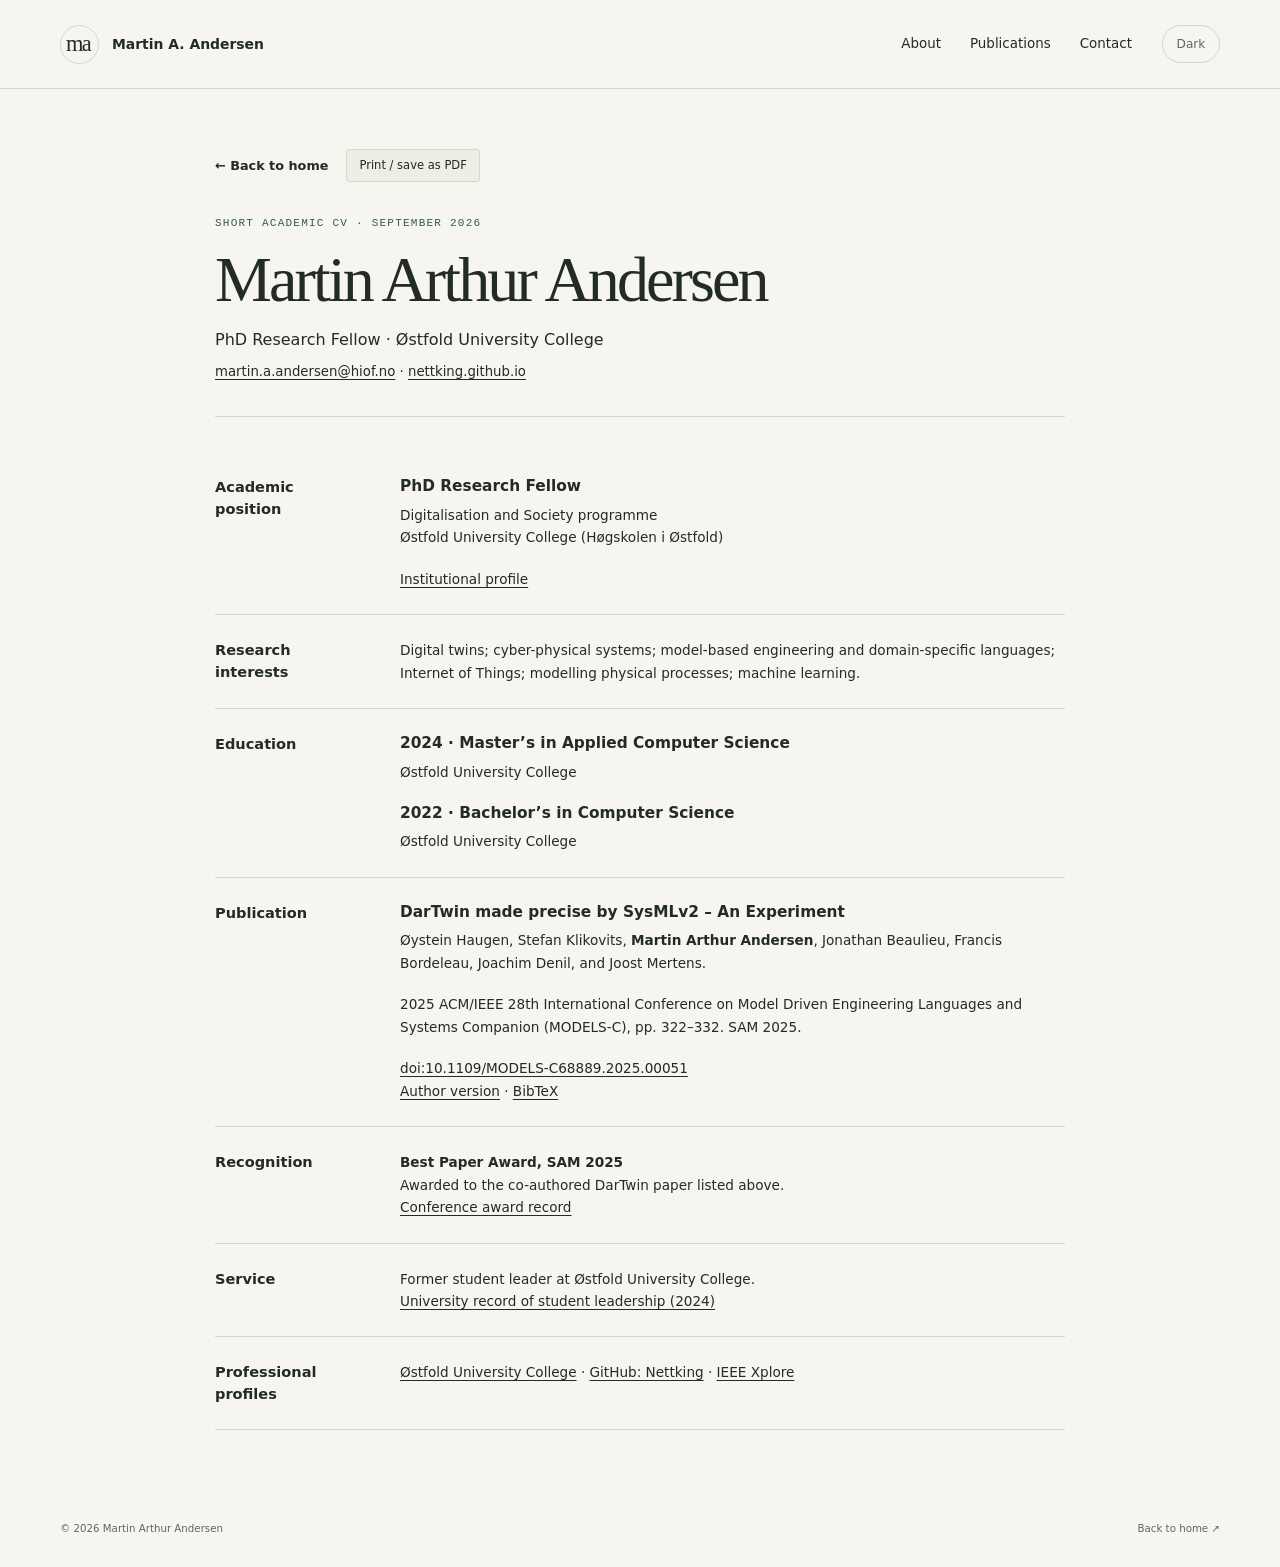
==== cv.html @ 7607afc4 "Build personal academic website with verified published research" ====
<!doctype html>
<html lang="en">
<head>
  <meta charset="utf-8">
  <meta name="viewport" content="width=device-width, initial-scale=1">
  <meta name="description" content="Short academic CV of Martin Arthur Andersen, PhD Research Fellow at Østfold University College. Education, published research, and service.">
  <meta name="color-scheme" content="light dark">
  <title>Short CV | Martin Arthur Andersen</title>
  <link rel="canonical" href="https://nettking.github.io/cv.html">
  <link rel="icon" href="assets/favicon.svg" type="image/svg+xml">
  <link rel="stylesheet" href="assets/style.css">
  <script src="assets/site.js" defer></script>
</head>
<body>
  <a class="skip-link" href="#main">Skip to content</a>
  <header class="site-header"><div class="container header-inner"><a class="wordmark" href="./" aria-label="Martin Arthur Andersen, home"><span class="monogram" aria-hidden="true">ma</span><span>Martin A. Andersen</span></a><nav aria-label="Main navigation"><a href="./#about">About</a><a href="./#publications">Publications</a><a href="./#contact">Contact</a></nav><button class="theme-toggle" type="button" aria-label="Dark theme" aria-pressed="false" hidden>Dark</button></div></header>
  <main class="container cv-main" id="main">
    <div class="cv-tools"><a class="text-link" href="./">← Back to home</a><button class="copy-button" type="button" data-print hidden>Print / save as PDF</button></div>
    <div class="cv-header"><p class="eyebrow">Short academic CV · September 2026</p><h1>Martin Arthur Andersen</h1><p>PhD Research Fellow · Østfold University College</p><p class="contact-line"><a href="mailto:martin.a.andersen@hiof.no">martin.a.andersen@hiof.no</a> · <a href="https://nettking.github.io/">nettking.github.io</a></p></div>
    <section class="cv-section" aria-labelledby="position-title"><h2 id="position-title">Academic position</h2><div><h3>PhD Research Fellow</h3><p>Digitalisation and Society programme<br>Østfold University College (<span lang="nb">Høgskolen i Østfold</span>)</p><p><a href="https://www.hiof.no/iio/english/people/aca/martiaan/">Institutional profile</a></p></div></section>
    <section class="cv-section" aria-labelledby="interests-title"><h2 id="interests-title">Research interests</h2><p>Digital twins; cyber-physical systems; model-based engineering and domain-specific languages; Internet of Things; modelling physical processes; machine learning.</p></section>
    <section class="cv-section" aria-labelledby="education-title"><h2 id="education-title">Education</h2><div><div class="cv-item"><h3>2024 · Master’s in Applied Computer Science</h3><p>Østfold University College</p></div><div class="cv-item"><h3>2022 · Bachelor’s in Computer Science</h3><p>Østfold University College</p></div></div></section>
    <section class="cv-section" aria-labelledby="publication-title"><h2 id="publication-title">Publication</h2><article data-publication-id="haugen2025dartwin"><h3>DarTwin made precise by SysMLv2 – An Experiment</h3><p>Øystein Haugen, Stefan Klikovits, <strong>Martin Arthur Andersen</strong>, Jonathan Beaulieu, Francis Bordeleau, Joachim Denil, and Joost Mertens.</p><p>2025 ACM/IEEE 28th International Conference on Model Driven Engineering Languages and Systems Companion (MODELS-C), pp. 322–332. SAM 2025.</p><p><a href="https://doi.org/10.1109/MODELS-C68889.2025.00051">doi:10.1109/MODELS-C68889.2025.00051</a><br><a href="https://arxiv.org/abs/2510.12478">Author version</a> · <a href="assets/publications.bib" download>BibTeX</a></p></article></section>
    <section class="cv-section" aria-labelledby="recognition-title"><h2 id="recognition-title">Recognition</h2><p><strong>Best Paper Award, SAM 2025</strong><br>Awarded to the co-authored DarTwin paper listed above.<br><a href="https://sdl-forum.org/Events/SAM2025/papers.php">Conference award record</a></p></section>
    <section class="cv-section" aria-labelledby="service-title"><h2 id="service-title">Service</h2><p>Former student leader at Østfold University College.<br><a href="https://www.hiof.no/english/studies/exchange-students/events/Fall%202024%20Information%20Meeting">University record of student leadership (2024)</a></p></section>
    <section class="cv-section" aria-labelledby="profiles-title"><h2 id="profiles-title">Professional profiles</h2><p><a href="https://www.hiof.no/iio/english/people/aca/martiaan/">Østfold University College</a> · <a href="https://github.com/Nettking">GitHub: Nettking</a> · <a href="https://ieeexplore.ieee.org/author/555106484345903">IEEE Xplore</a></p></section>
  </main>
  <footer class="container site-footer"><p>© 2026 Martin Arthur Andersen</p><a href="./">Back to home ↗</a></footer>
</body>
</html>
---- assets/style.css ----
:root{--bg:#f6f5ef;--surface:#eeeee5;--paper:#fffef8;--ink:#222b25;--muted:#5f675f;--line:#d5d8cc;--accent:#315f43;--dark:#223e30;--light:#edf2df;--lime:#cbdda6;--badge-bg:#e6ecd7;--badge-ink:#38512c;--serif:Georgia,'Times New Roman',serif;--sans:system-ui,-apple-system,BlinkMacSystemFont,'Segoe UI',sans-serif;--mono:ui-monospace,SFMono-Regular,Consolas,monospace;color-scheme:light}
:root[data-theme="dark"]{--bg:#19221d;--surface:#202b24;--paper:#263329;--ink:#ecf0e3;--muted:#b7c2b3;--line:#405045;--accent:#b5d19c;--dark:#172e23;--badge-bg:#35482c;--badge-ink:#e2efcf;color-scheme:dark}
@media(prefers-color-scheme:dark){:root:not([data-theme="light"]){--bg:#19221d;--surface:#202b24;--paper:#263329;--ink:#ecf0e3;--muted:#b7c2b3;--line:#405045;--accent:#b5d19c;--dark:#172e23;--badge-bg:#35482c;--badge-ink:#e2efcf;color-scheme:dark}}
*{box-sizing:border-box}html{scroll-behavior:smooth;scroll-padding-top:7rem}body{margin:0;background:var(--bg);color:var(--ink);font-family:var(--sans);font-size:16px;line-height:1.65;-webkit-font-smoothing:antialiased}a{color:inherit;text-underline-offset:.22em;text-decoration-thickness:1px}a:hover{color:var(--accent)}button{font:inherit;cursor:pointer}button[hidden]{display:none!important}a,button,summary{-webkit-tap-highlight-color:transparent}a:focus-visible,button:focus-visible,summary:focus-visible{outline:3px solid var(--accent);outline-offset:5px;border-radius:2px}::selection{background:var(--lime);color:#223e30}h1,h2,h3,p{margin-top:0}h1,h2{font-family:var(--serif);font-weight:400;letter-spacing:-.045em}h2{font-size:clamp(2.4rem,4vw,3.5rem);line-height:1.12;margin-bottom:1.4rem}h3{font-size:1.13rem;line-height:1.4;font-weight:600}p{margin-bottom:1.2rem}svg{display:block}.container{width:min(1160px,calc(100% - 96px));margin-inline:auto}.skip-link{position:absolute;left:16px;top:-100px;z-index:20;padding:12px 20px;background:var(--paper)}.skip-link:focus{top:12px}.site-header{position:sticky;top:0;z-index:10;background:var(--bg);border-bottom:1px solid var(--line)}.header-inner{display:flex;align-items:center;gap:30px;min-height:88px}.wordmark{display:flex;align-items:center;gap:13px;font-size:.87rem;font-weight:600;text-decoration:none;white-space:nowrap}.monogram{display:grid;place-items:center;width:39px;height:39px;border:1px solid var(--line);border-radius:50%;font-family:var(--serif);font-size:1.4rem;font-weight:400;letter-spacing:-.08em;padding-right:3px}nav{display:flex;align-items:center;gap:29px;margin-left:auto;font-size:.84rem}nav a{text-decoration:none}nav a:hover{text-decoration:underline}.theme-toggle{background:none;color:var(--muted);border:1px solid var(--line);border-radius:50px;padding:6px 13px;font-size:.76rem;min-height:38px;min-width:58px}.hero{display:grid;grid-template-columns:1.6fr 1fr;gap:56px;align-items:center;padding-block:76px 68px}.hero-copy{min-width:0}.eyebrow,.micro-label{font-family:var(--mono);text-transform:uppercase;font-weight:400;font-size:.69rem;letter-spacing:.11em}.eyebrow{display:flex;align-items:center;gap:10px;color:var(--accent);margin-bottom:28px}.status-dot{width:7px;height:7px;border-radius:50%;background:var(--accent)}h1{font-size:clamp(3.6rem,6.2vw,5.8rem);line-height:1.01;margin-bottom:26px}.accent{color:var(--accent)}.hero-lead{font-size:1.16rem;line-height:1.6;letter-spacing:-.015em;margin-bottom:16px}.hero-description{color:var(--muted);max-width:430px;font-size:.94rem}.actions{display:flex;align-items:center;gap:26px;flex-wrap:wrap;margin-top:29px}.button{display:inline-flex;gap:22px;align-items:center;justify-content:center;min-height:48px;padding:11px 19px;font-size:.81rem;font-weight:600;text-decoration:none;border:1px solid transparent;border-radius:3px}.button-primary{background:var(--ink);color:var(--bg)}.button-primary:hover{background:var(--accent);color:var(--bg)}.text-link{font-size:.8rem;font-weight:600;text-decoration:none;display:inline-flex;align-items:center;gap:15px;padding-block:6px}.text-link:hover{text-decoration:underline}.hero-art{background:var(--dark);color:var(--light);height:435px;border-radius:3px;padding:25px;position:relative;overflow:hidden;background-image:linear-gradient(#d1dfb908 1px,transparent 1px),linear-gradient(90deg,#d1dfb908 1px,transparent 1px);background-size:31px 31px}.art-caption{display:flex;justify-content:space-between;font:9px var(--mono);letter-spacing:.11em;color:#cbdbbd}.orbital{height:270px;position:relative;width:100%}.orbit{position:absolute;display:block;width:155px;height:207px;left:50%;top:37px;border:1px solid #cbdda685;border-radius:50%;transform-origin:center}.orbit-one{transform:translateX(-50%) rotate(-50deg)}.orbit-two{transform:translateX(-50%) rotate(50deg)}.orbit-three{transform:translateX(-50%) rotate(90deg);border-color:#cbdda6cc}.orbit-center{position:absolute;width:12px;height:12px;left:calc(50% - 6px);top:134px;border-radius:50%;background:var(--lime);box-shadow:0 0 0 7px #cbdda617}.art-bottom{display:flex;align-items:flex-end;justify-content:space-between}.art-bottom p{font:1.75rem/1.08 var(--serif);letter-spacing:-.025em;margin:0;text-align:right}.art-cross{font:24px var(--mono);color:var(--lime)}.affiliation-strip{display:grid;grid-template-columns:1.1fr 1fr 1fr;border-top:1px solid var(--line);border-bottom:1px solid var(--line);padding-block:23px;gap:30px}.affiliation-strip>div{display:flex;flex-direction:column;gap:5px;font-size:.82rem}.micro-label{color:var(--muted);font-size:.61rem}.section{display:grid;grid-template-columns:1fr 1.22fr;column-gap:86px;padding-block:91px}.section-intro .eyebrow{margin-bottom:22px}.about-copy{font-size:.97rem;padding-top:38px}.about-copy p{color:var(--muted)}.about-copy a:not(.text-link){color:var(--ink)}.interest-grid{grid-column:1/-1;display:grid;grid-template-columns:repeat(3,1fr);gap:35px;margin-top:40px}.interest{border-top:1px solid var(--line);padding-top:22px}.interest-number{font:11px var(--mono);color:var(--accent)}.interest h3{margin:18px 0 9px}.interest p{font-size:.86rem;line-height:1.7;color:var(--muted);max-width:295px;margin-bottom:0}.publication-section{background:var(--surface);padding-block:78px}.section-heading{display:flex;justify-content:space-between;align-items:flex-end;gap:20px;margin-bottom:34px}.section-heading h2{margin-bottom:0}.section-heading .eyebrow{margin-bottom:20px}.section-heading .text-link{white-space:nowrap}.publication{background:var(--paper);border:1px solid var(--line);border-radius:3px;padding:40px;display:grid;grid-template-columns:132px 1fr;gap:28px}.publication-side{display:flex;flex-direction:column;gap:7px;padding-top:4px}.publication-year{font:2.5rem/1 var(--serif);letter-spacing:-.045em}.publication-side .micro-label{font-size:.57rem}.publication-content{min-width:0}.award-badge{display:inline-flex;align-items:center;gap:9px;padding:6px 10px;border-radius:2px;background:var(--badge-bg);color:var(--badge-ink);font-size:.64rem;font-weight:600;letter-spacing:.015em;text-decoration:none;line-height:1.5;margin-bottom:20px}.publication h3{font-family:var(--serif);font-size:clamp(1.6rem,2.8vw,2.05rem);font-weight:400;letter-spacing:-.02em;line-height:1.22;margin-bottom:16px;max-width:660px}.authors{font-size:.78rem;line-height:1.9;color:var(--muted);margin-bottom:12px}.authors strong{color:var(--ink);font-weight:600}.publication-venue{font-family:var(--mono);font-size:.63rem;color:var(--muted);line-height:1.8;margin-bottom:18px}.publication-summary{font-size:.86rem;color:var(--muted);line-height:1.8}.publication-links{display:flex;gap:12px 25px;flex-wrap:wrap;margin-top:24px}.publication-links a{font-size:.74rem;font-weight:600;display:inline-flex;align-items:center;gap:8px;text-decoration:none;padding-block:6px}.publication-links a:hover{text-decoration:underline}.citation{font-size:.76rem;margin-top:23px;border-top:1px solid var(--line);padding-top:13px}.citation summary{cursor:pointer;color:var(--muted);width:fit-content;min-height:28px}.citation p{padding-top:15px;overflow-wrap:anywhere}.copy-button{font-size:.72rem;border:1px solid var(--line);border-radius:3px;padding:6px 12px;background:var(--surface);color:var(--ink)}.copy-status{display:inline-block;margin-left:12px;font-size:.72rem}.background-section{padding-block:92px}.timeline{list-style:none;padding:0;margin:0}.timeline li{display:grid;grid-template-columns:73px 1fr;gap:20px;padding-block:22px;border-bottom:1px solid var(--line)}.timeline li:first-child{padding-top:7px}.timeline-date{font:11px var(--mono);color:var(--accent);padding-top:6px}.timeline h3{font-size:.94rem;margin-bottom:5px}.timeline p{font-size:.81rem;margin-bottom:1px}.muted{color:var(--muted)}.community{padding-top:30px}.community .micro-label{margin-bottom:10px}.community h3{font-size:1rem;margin-bottom:8px}.community>p:not(.micro-label){font-size:.86rem;color:var(--muted);margin-bottom:9px}.contact-section{display:grid;grid-template-columns:1.5fr 1fr;gap:50px;background:var(--dark);color:var(--light);padding:47px;border-radius:3px}.contact-section .eyebrow{color:var(--lime);margin-bottom:20px}.contact-section h2{font-size:clamp(2.4rem,4vw,3.4rem);margin-bottom:20px}.contact-section p:not(.eyebrow){color:#c0cdb9;font-size:.85rem;line-height:1.8}.contact-email{font-size:clamp(.95rem,1.6vw,1.17rem);text-underline-offset:7px;overflow-wrap:anywhere}.contact-email span{display:inline-block;padding-left:8px}.contact-section a:hover{color:var(--lime)}.contact-section a:focus-visible{outline-color:var(--lime)}.contact-profiles{align-self:end;padding-bottom:4px;display:flex;flex-direction:column;gap:11px}.contact-profiles .micro-label{color:#b9cbb0;margin-bottom:8px}.contact-profiles a{font-size:.8rem;display:flex;justify-content:space-between;gap:15px;text-decoration:none;padding-bottom:8px;border-bottom:1px solid #cbdda638}.site-footer{display:flex;align-items:center;justify-content:space-between;gap:20px;padding-block:30px;font-size:.64rem;color:var(--muted)}.site-footer p{margin:0}.site-footer a{text-decoration:none}.cv-main{max-width:850px;padding-block:60px}.cv-header{border-bottom:1px solid var(--line);padding-bottom:25px;margin-bottom:35px}.cv-header h1{font-size:clamp(2.8rem,5vw,4rem);margin-bottom:14px}.cv-header .eyebrow{margin-bottom:16px}.cv-header p{margin-bottom:8px}.cv-header .contact-line{font-size:.83rem;overflow-wrap:anywhere}.cv-tools{display:flex;gap:18px;align-items:center;margin-bottom:32px}.cv-section{display:grid;grid-template-columns:150px 1fr;gap:35px;padding-block:24px;border-bottom:1px solid var(--line)}.cv-section h2{font-family:var(--sans);font-size:.91rem;font-weight:600;letter-spacing:0;line-height:1.5;margin:0}.cv-section h3{font-size:.96rem;margin-bottom:6px}.cv-section p{font-size:.85rem}.cv-section p:last-child{margin-bottom:0}.cv-section .cv-item+.cv-item{margin-top:20px}.cv-section .citation{padding-top:0;border:0;margin:0}.error-page{max-width:700px;min-height:75vh;padding-block:100px}.error-page h1{font-size:4rem}.error-page p{max-width:480px}
@media(min-width:1450px){.hero{padding-block:90px 80px}.hero-art{height:455px}.orbital{height:289px}}
@media(max-width:1000px){.container{width:calc(100% - 64px)}.header-inner{gap:20px}nav{gap:19px}.hero{gap:35px;grid-template-columns:1.4fr 1fr}.hero-art{height:407px;padding:20px}.orbital{height:253px}.art-bottom p{font-size:1.6rem}.section{column-gap:44px}.publication{grid-template-columns:95px 1fr;padding:30px;gap:18px}.contact-section{padding:35px;gap:35px}.wordmark>span:last-child{font-size:.8rem}}
@media(max-width:760px){.container{width:calc(100% - 40px)}.header-inner{flex-wrap:wrap;gap:12px;min-height:104px;padding-block:12px}.wordmark{order:1}.theme-toggle{order:2;margin-left:auto}nav{order:3;width:100%;justify-content:space-between;gap:12px;font-size:.76rem}.hero{grid-template-columns:1fr;gap:32px;padding-block:48px 36px}.hero-copy h1{font-size:clamp(3.45rem,11vw,5.6rem)}.hero-description{max-width:520px}.hero-art{display:none}.hero .eyebrow{margin-bottom:22px}.hero-lead{font-size:1.06rem}.affiliation-strip{grid-template-columns:1fr;gap:16px;padding-block:23px}.affiliation-strip>div{flex-direction:row;align-items:baseline;justify-content:space-between;gap:18px;font-size:.75rem}.affiliation-strip .micro-label{max-width:100px;flex-shrink:0;font-size:.56rem}.section{grid-template-columns:1fr;padding-block:56px;gap:20px}.about-copy{padding-top:0;font-size:.9rem}.interest-grid{margin-top:9px;gap:24px;grid-template-columns:1fr}.interest{position:relative;padding:18px 0 0 34px}.interest-number{position:absolute;left:0;top:23px}.interest h3{margin-top:0;font-size:1.03rem}.interest p{max-width:100%}.section-heading{align-items:flex-start;flex-direction:column;gap:12px}.section-heading .eyebrow{margin-bottom:18px}.publication-section{padding-block:52px}.publication{grid-template-columns:1fr;gap:24px;padding:24px}.publication-side{flex-direction:row;align-items:center;gap:15px}.publication-year{font-size:1.8rem}.publication h3{font-size:1.68rem}.award-badge{font-size:.6rem}.publication-links{gap:9px 19px}.background-section{gap:28px}.timeline li{grid-template-columns:61px 1fr;gap:16px}.contact-section{grid-template-columns:1fr;padding:29px;gap:32px}.contact-section h2{font-size:2.5rem}.contact-profiles{max-width:420px}.site-footer{flex-wrap:wrap;justify-content:flex-start;gap:8px 20px;padding-block:24px}.site-footer p:first-child{flex-basis:100%}.cv-main{padding-block:35px}.cv-section{grid-template-columns:1fr;gap:16px}.cv-section h2{color:var(--accent)}html{scroll-padding-top:9rem}}
@media(max-width:370px){.container{width:calc(100% - 32px)}.wordmark>span:last-child{font-size:.73rem}.hero-copy h1{font-size:3.05rem}.affiliation-strip>div{font-size:.68rem}.publication{padding:19px}.contact-section{padding:23px}.contact-email{font-size:.87rem}}
@media(prefers-reduced-motion:reduce){html{scroll-behavior:auto}}
@media print{html{scroll-padding-top:0}body{background:white!important;color:#111!important;font-size:11pt}.site-header,.site-footer,.skip-link,.cv-tools,.hero-art,.theme-toggle,.copy-button{display:none!important}.container{width:100%;max-width:none}.cv-main{padding:0}.cv-header{padding-bottom:14pt;margin-bottom:10pt}.cv-header h1{font-size:28pt}.cv-section{padding-block:13pt;gap:20pt;grid-template-columns:110pt 1fr;break-inside:avoid}.cv-section h2{color:#111!important}.cv-section p{font-size:10pt}.cv-section a{color:#111!important}.cv-header .eyebrow,.muted,.micro-label{color:#444!important}.cv-header p{font-size:10pt}.contact-section,.publication-section{background:white;color:#111}.contact-section p:not(.eyebrow),.contact-section .eyebrow{color:#111}.hero,.section{padding-block:20pt}.contact-section{break-inside:avoid}@page{margin:16mm}}
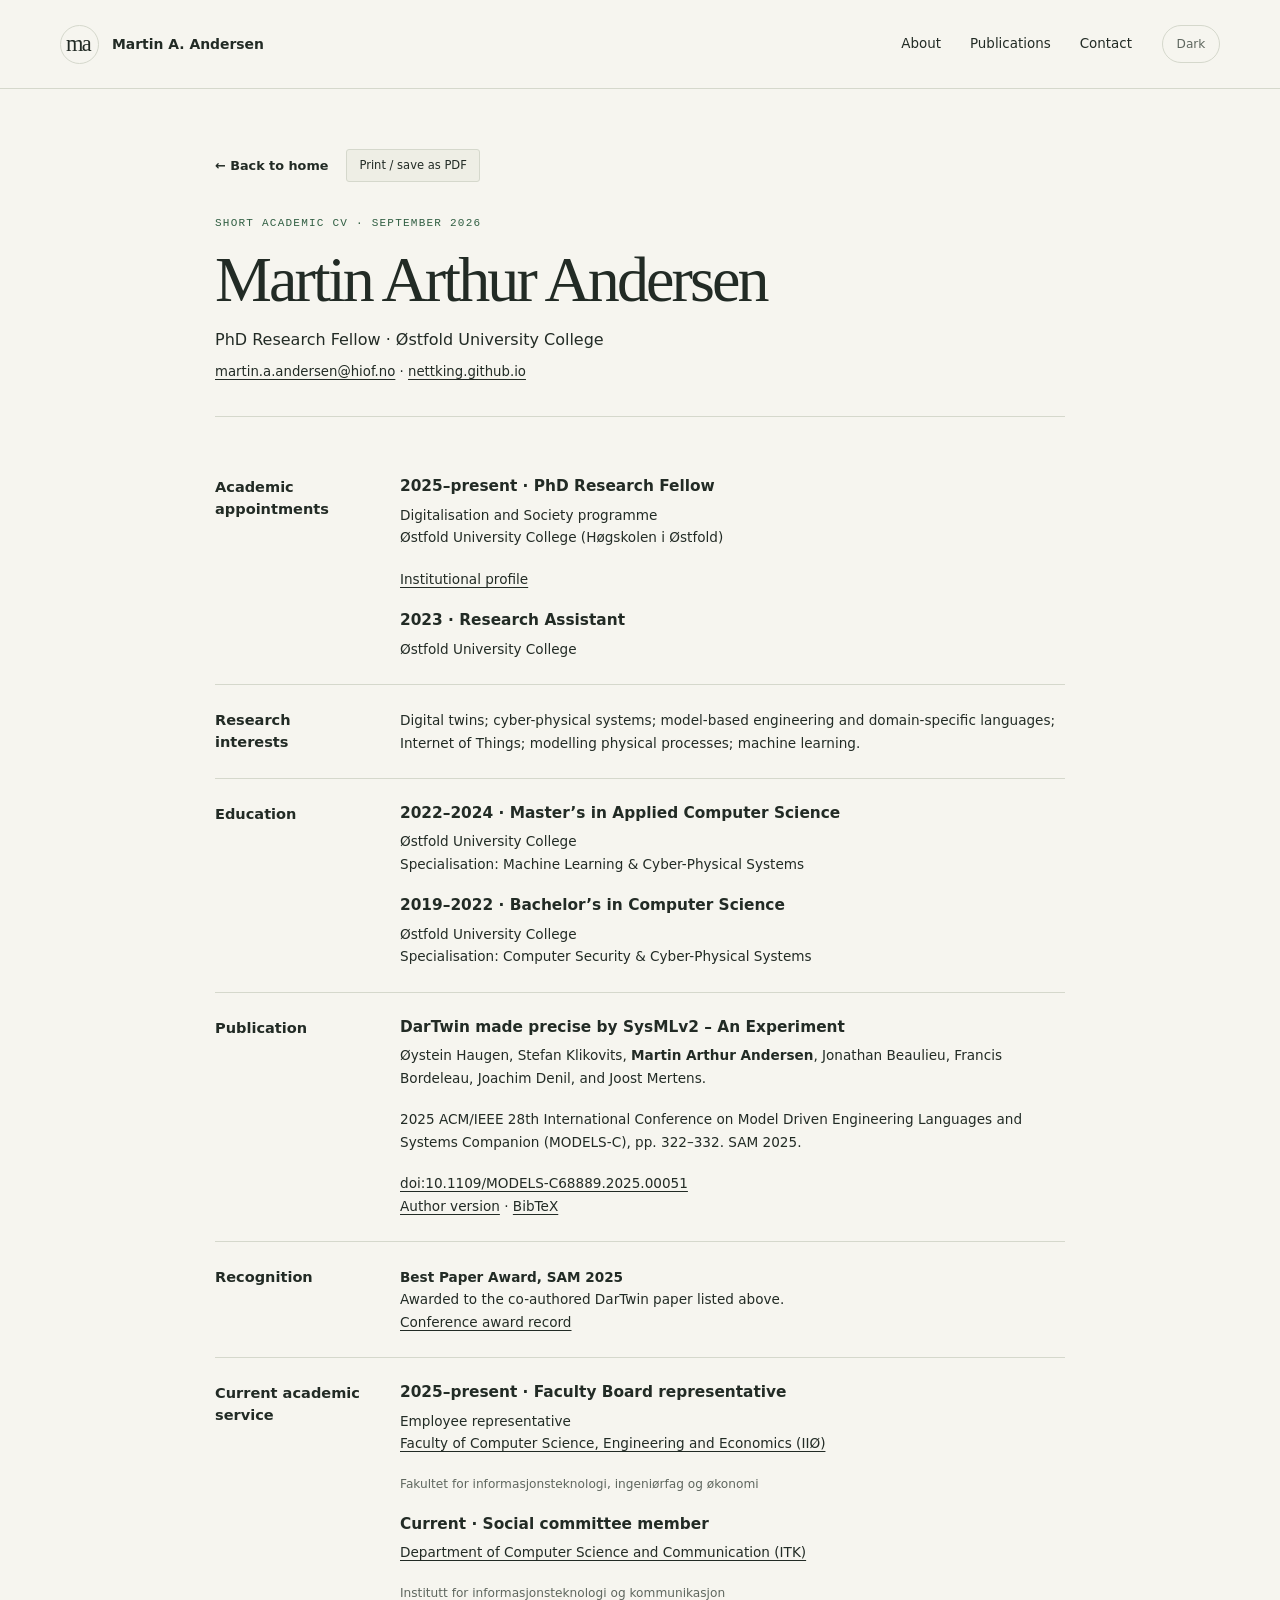
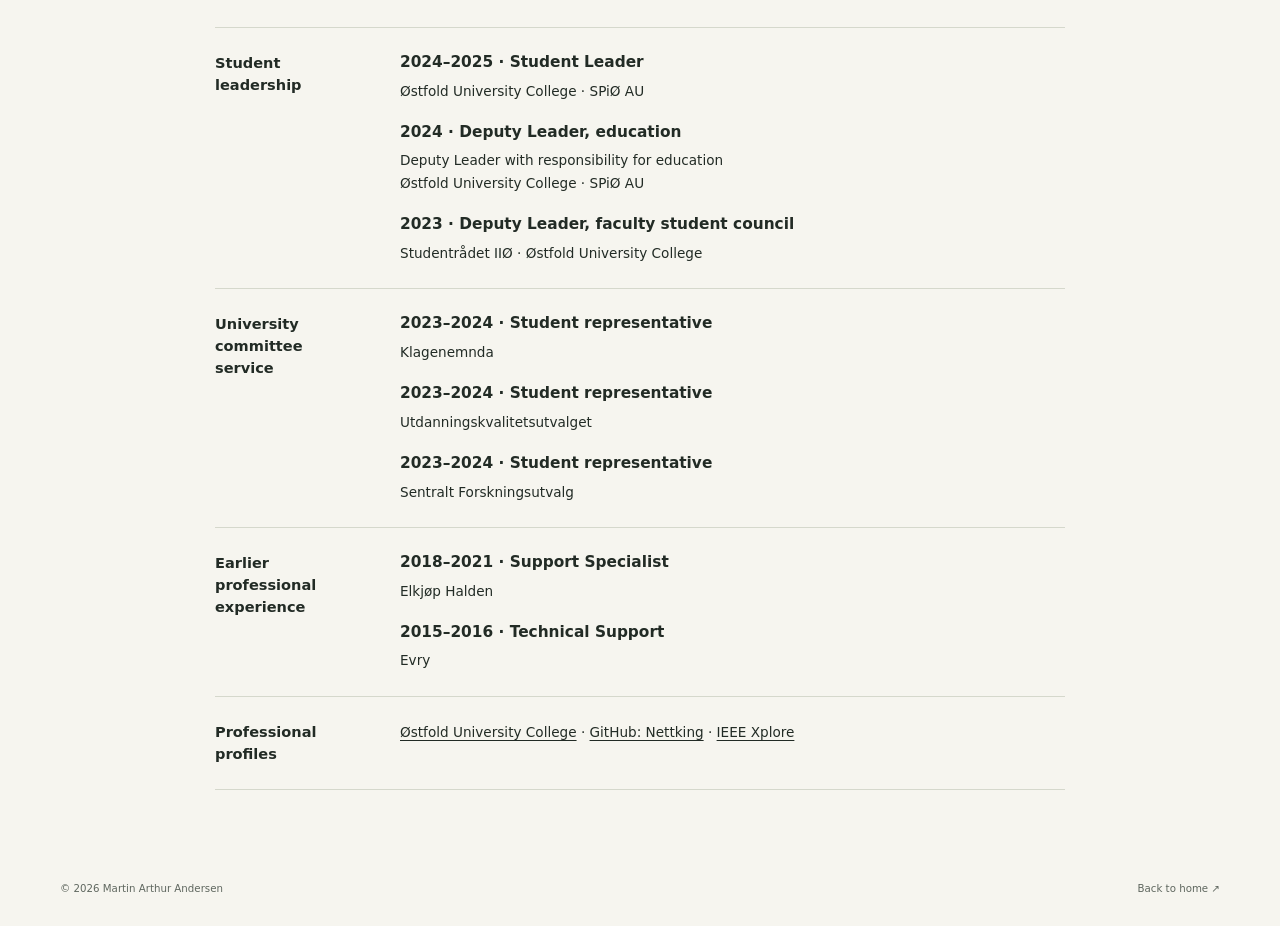
==== commit b151c824: "Expand approved professional background and current academic service" ====
--- a/cv.html
+++ b/cv.html
@@ -9,6 +9,7 @@
   <link rel="canonical" href="https://nettking.github.io/cv.html">
   <link rel="icon" href="assets/favicon.svg" type="image/svg+xml">
   <link rel="stylesheet" href="assets/style.css">
+  <link rel="stylesheet" href="assets/background.css">
   <script src="assets/site.js" defer></script>
 </head>
 <body>
@@ -17,12 +18,53 @@
   <main class="container cv-main" id="main">
     <div class="cv-tools"><a class="text-link" href="./">← Back to home</a><button class="copy-button" type="button" data-print hidden>Print / save as PDF</button></div>
     <div class="cv-header"><p class="eyebrow">Short academic CV · September 2026</p><h1>Martin Arthur Andersen</h1><p>PhD Research Fellow · Østfold University College</p><p class="contact-line"><a href="mailto:martin.a.andersen@hiof.no">martin.a.andersen@hiof.no</a> · <a href="https://nettking.github.io/">nettking.github.io</a></p></div>
-    <section class="cv-section" aria-labelledby="position-title"><h2 id="position-title">Academic position</h2><div><h3>PhD Research Fellow</h3><p>Digitalisation and Society programme<br>Østfold University College (<span lang="nb">Høgskolen i Østfold</span>)</p><p><a href="https://www.hiof.no/iio/english/people/aca/martiaan/">Institutional profile</a></p></div></section>
+    <section class="cv-section" aria-labelledby="position-title">
+      <h2 id="position-title">Academic appointments</h2>
+      <div>
+        <div class="cv-item"><h3>2025–present · PhD Research Fellow</h3><p>Digitalisation and Society programme<br>Østfold University College (<span lang="nb">Høgskolen i Østfold</span>)</p><p><a href="https://www.hiof.no/iio/english/people/aca/martiaan/">Institutional profile</a></p></div>
+        <div class="cv-item"><h3>2023 · Research Assistant</h3><p>Østfold University College</p></div>
+      </div>
+    </section>
     <section class="cv-section" aria-labelledby="interests-title"><h2 id="interests-title">Research interests</h2><p>Digital twins; cyber-physical systems; model-based engineering and domain-specific languages; Internet of Things; modelling physical processes; machine learning.</p></section>
-    <section class="cv-section" aria-labelledby="education-title"><h2 id="education-title">Education</h2><div><div class="cv-item"><h3>2024 · Master’s in Applied Computer Science</h3><p>Østfold University College</p></div><div class="cv-item"><h3>2022 · Bachelor’s in Computer Science</h3><p>Østfold University College</p></div></div></section>
+    <section class="cv-section" aria-labelledby="education-title">
+      <h2 id="education-title">Education</h2>
+      <div>
+        <div class="cv-item"><h3>2022–2024 · Master’s in Applied Computer Science</h3><p>Østfold University College<br>Specialisation: Machine Learning &amp; Cyber-Physical Systems</p></div>
+        <div class="cv-item"><h3>2019–2022 · Bachelor’s in Computer Science</h3><p>Østfold University College<br>Specialisation: Computer Security &amp; Cyber-Physical Systems</p></div>
+      </div>
+    </section>
     <section class="cv-section" aria-labelledby="publication-title"><h2 id="publication-title">Publication</h2><article data-publication-id="haugen2025dartwin"><h3>DarTwin made precise by SysMLv2 – An Experiment</h3><p>Øystein Haugen, Stefan Klikovits, <strong>Martin Arthur Andersen</strong>, Jonathan Beaulieu, Francis Bordeleau, Joachim Denil, and Joost Mertens.</p><p>2025 ACM/IEEE 28th International Conference on Model Driven Engineering Languages and Systems Companion (MODELS-C), pp. 322–332. SAM 2025.</p><p><a href="https://doi.org/10.1109/MODELS-C68889.2025.00051">doi:10.1109/MODELS-C68889.2025.00051</a><br><a href="https://arxiv.org/abs/2510.12478">Author version</a> · <a href="assets/publications.bib" download>BibTeX</a></p></article></section>
     <section class="cv-section" aria-labelledby="recognition-title"><h2 id="recognition-title">Recognition</h2><p><strong>Best Paper Award, SAM 2025</strong><br>Awarded to the co-authored DarTwin paper listed above.<br><a href="https://sdl-forum.org/Events/SAM2025/papers.php">Conference award record</a></p></section>
-    <section class="cv-section" aria-labelledby="service-title"><h2 id="service-title">Service</h2><p>Former student leader at Østfold University College.<br><a href="https://www.hiof.no/english/studies/exchange-students/events/Fall%202024%20Information%20Meeting">University record of student leadership (2024)</a></p></section>
+    <section class="cv-section" aria-labelledby="service-title">
+      <h2 id="service-title">Current academic service</h2>
+      <div>
+        <div class="cv-item" data-service-id="faculty-board"><h3>2025–present · Faculty Board representative</h3><p>Employee representative<br><a href="https://www.hiof.no/iio/english/">Faculty of Computer Science, Engineering and Economics (IIØ)</a></p><p class="muted" lang="nb">Fakultet for informasjonsteknologi, ingeniørfag og økonomi</p></div>
+        <div class="cv-item" data-service-id="social-committee"><h3>Current · Social committee member</h3><p><a href="https://www.hiof.no/iio/itk/english/">Department of Computer Science and Communication (ITK)</a></p><p class="muted" lang="nb">Institutt for informasjonsteknologi og kommunikasjon</p></div>
+      </div>
+    </section>
+    <section class="cv-section" aria-labelledby="leadership-title">
+      <h2 id="leadership-title">Student leadership</h2>
+      <div>
+        <div class="cv-item"><h3>2024–2025 · Student Leader</h3><p>Østfold University College · <span lang="nb">SPiØ AU</span></p></div>
+        <div class="cv-item" data-service-id="education-deputy"><h3>2024 · Deputy Leader, education</h3><p>Deputy Leader with responsibility for education<br>Østfold University College · <span lang="nb">SPiØ AU</span></p></div>
+        <div class="cv-item"><h3>2023 · Deputy Leader, faculty student council</h3><p><span lang="nb">Studentrådet IIØ</span> · Østfold University College</p></div>
+      </div>
+    </section>
+    <section class="cv-section" aria-labelledby="committees-title">
+      <h2 id="committees-title">University committee service</h2>
+      <div>
+        <div class="cv-item"><h3>2023–2024 · Student representative</h3><p lang="nb">Klagenemnda</p></div>
+        <div class="cv-item"><h3>2023–2024 · Student representative</h3><p lang="nb">Utdanningskvalitetsutvalget</p></div>
+        <div class="cv-item"><h3>2023–2024 · Student representative</h3><p lang="nb">Sentralt Forskningsutvalg</p></div>
+      </div>
+    </section>
+    <section class="cv-section" aria-labelledby="industry-title">
+      <h2 id="industry-title">Earlier professional experience</h2>
+      <div>
+        <div class="cv-item"><h3>2018–2021 · Support Specialist</h3><p>Elkjøp Halden</p></div>
+        <div class="cv-item"><h3>2015–2016 · Technical Support</h3><p>Evry</p></div>
+      </div>
+    </section>
     <section class="cv-section" aria-labelledby="profiles-title"><h2 id="profiles-title">Professional profiles</h2><p><a href="https://www.hiof.no/iio/english/people/aca/martiaan/">Østfold University College</a> · <a href="https://github.com/Nettking">GitHub: Nettking</a> · <a href="https://ieeexplore.ieee.org/author/555106484345903">IEEE Xplore</a></p></section>
   </main>
   <footer class="container site-footer"><p>© 2026 Martin Arthur Andersen</p><a href="./">Back to home ↗</a></footer>
--- a/assets/background.css
+++ b/assets/background.css
@@ -0,0 +1,15 @@
+/* Education periods and the approved service section. */
+.background-content,.service-card,.cv-section>div{min-width:0}
+.timeline li{grid-template-columns:100px minmax(0,1fr)}
+.timeline-date{line-height:1.5}
+.service-grid{grid-column:1/-1;display:grid;grid-template-columns:1fr 1fr;gap:40px;margin-top:42px}
+.service-card{border-top:1px solid var(--line);padding-top:24px}
+.service-card .micro-label{margin-bottom:12px}
+.service-card h3{font-size:1.05rem;margin-bottom:16px}
+.service-card p:not(.micro-label){font-size:.86rem;color:var(--muted);line-height:1.8}
+.service-card strong{color:var(--ink);font-weight:600}
+.service-card a:not(.text-link){text-decoration-thickness:1px}
+.cv-section .muted[lang="nb"]{font-size:.76rem}
+@media(max-width:760px){.service-grid{grid-template-columns:1fr;gap:25px;margin-top:6px}.timeline li{grid-template-columns:88px minmax(0,1fr);gap:16px}}
+@media(max-width:370px){.timeline li{grid-template-columns:76px minmax(0,1fr);gap:12px}.timeline-date{font-size:10px}}
+@media print{.cv-section{padding-block:9pt}.cv-section p{margin-bottom:7pt}.cv-section .cv-item+.cv-item{margin-top:12pt}.service-grid{gap:20pt;margin-top:20pt}.service-card{break-inside:avoid}.cv-section .cv-item{break-inside:avoid}.cv-section .muted[lang="nb"]{font-size:9pt}}
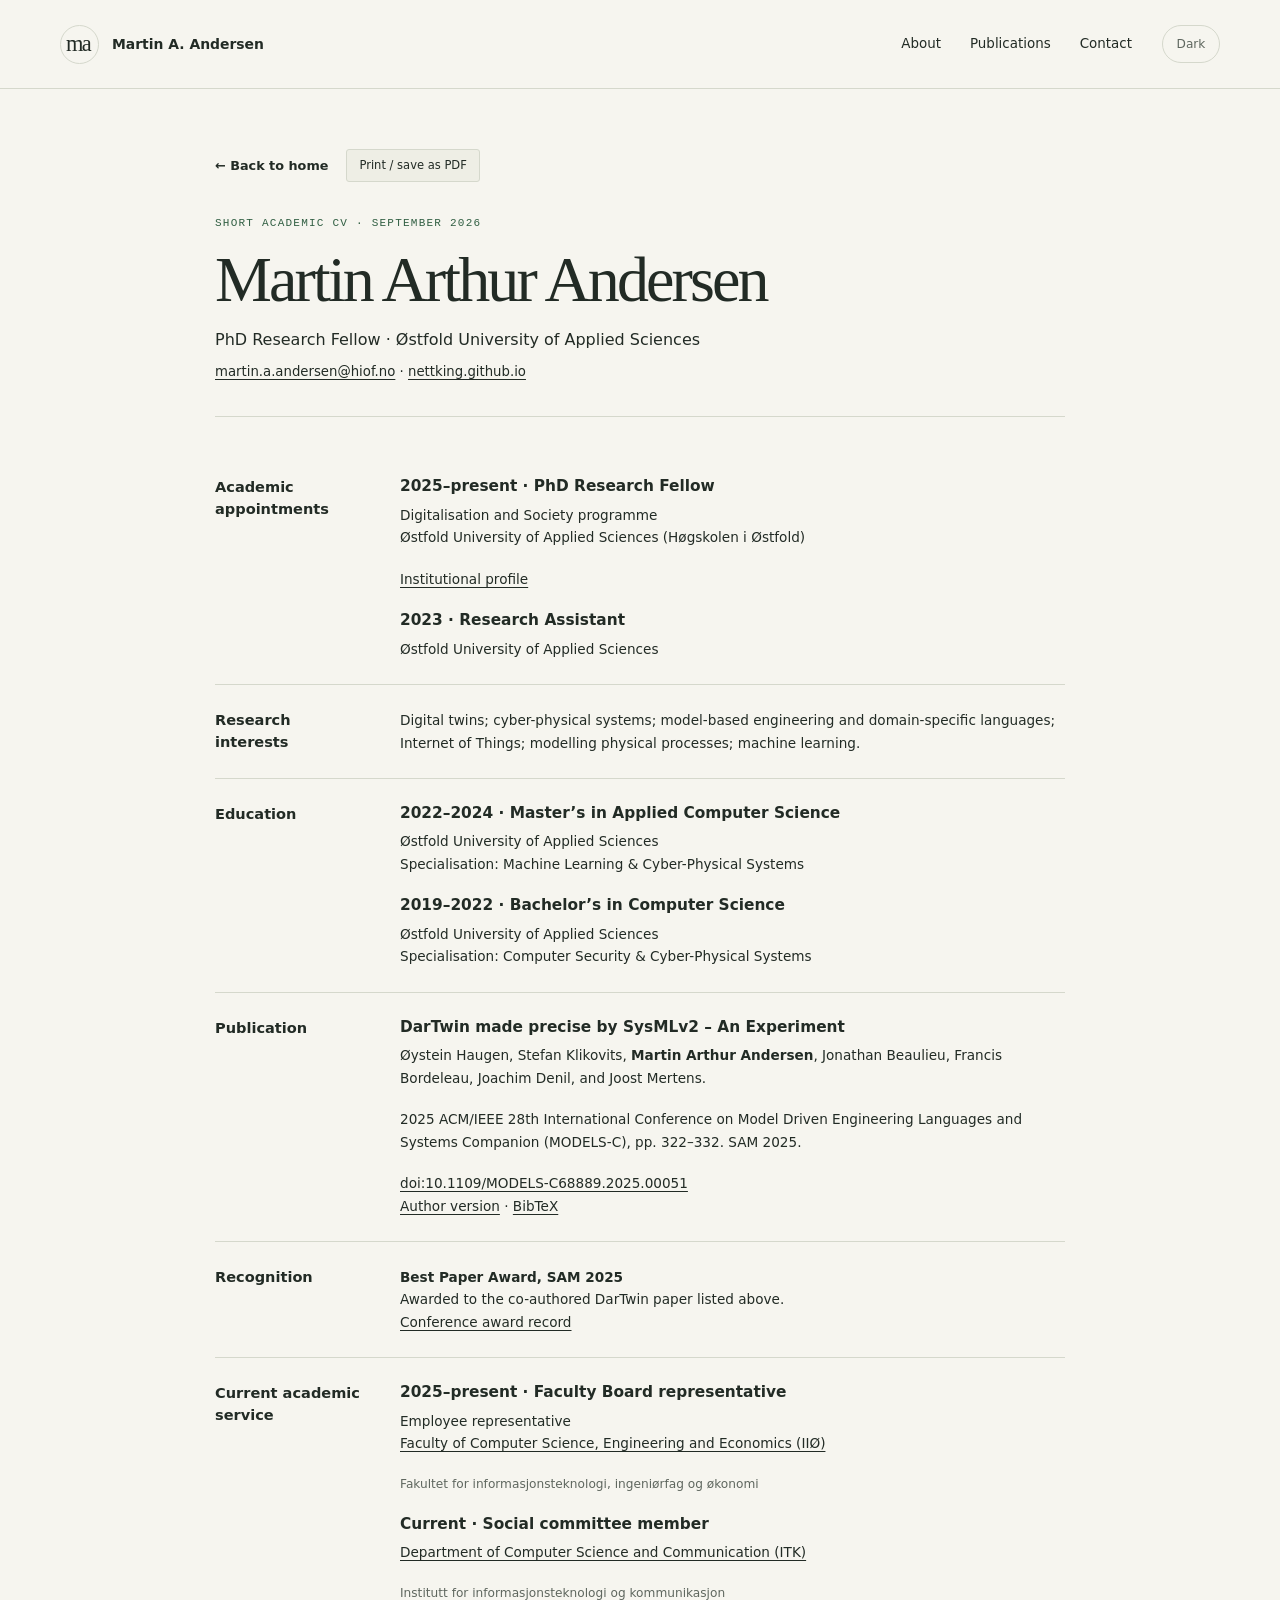
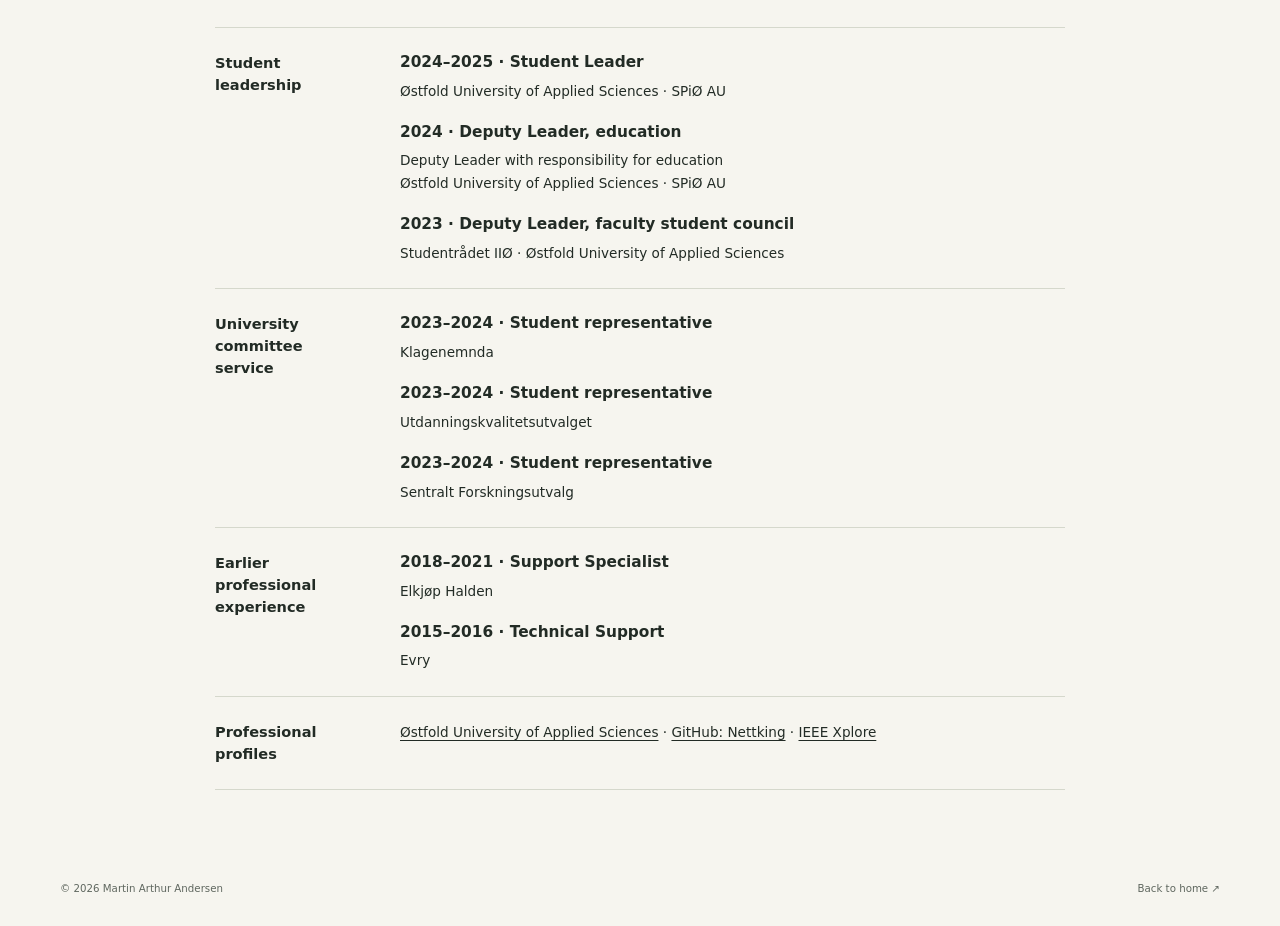
==== commit 43a71a84: "Use current Østfold University of Applied Sciences name throughout site" ====
--- a/cv.html
+++ b/cv.html
@@ -3,7 +3,7 @@
 <head>
   <meta charset="utf-8">
   <meta name="viewport" content="width=device-width, initial-scale=1">
-  <meta name="description" content="Short academic CV of Martin Arthur Andersen, PhD Research Fellow at Østfold University College. Education, published research, and service.">
+  <meta name="description" content="Short academic CV of Martin Arthur Andersen, PhD Research Fellow at Østfold University of Applied Sciences. Education, published research, and service.">
   <meta name="color-scheme" content="light dark">
   <title>Short CV | Martin Arthur Andersen</title>
   <link rel="canonical" href="https://nettking.github.io/cv.html">
@@ -17,20 +17,20 @@
   <header class="site-header"><div class="container header-inner"><a class="wordmark" href="./" aria-label="Martin Arthur Andersen, home"><span class="monogram" aria-hidden="true">ma</span><span>Martin A. Andersen</span></a><nav aria-label="Main navigation"><a href="./#about">About</a><a href="./#publications">Publications</a><a href="./#contact">Contact</a></nav><button class="theme-toggle" type="button" aria-label="Dark theme" aria-pressed="false" hidden>Dark</button></div></header>
   <main class="container cv-main" id="main">
     <div class="cv-tools"><a class="text-link" href="./">← Back to home</a><button class="copy-button" type="button" data-print hidden>Print / save as PDF</button></div>
-    <div class="cv-header"><p class="eyebrow">Short academic CV · September 2026</p><h1>Martin Arthur Andersen</h1><p>PhD Research Fellow · Østfold University College</p><p class="contact-line"><a href="mailto:martin.a.andersen@hiof.no">martin.a.andersen@hiof.no</a> · <a href="https://nettking.github.io/">nettking.github.io</a></p></div>
+    <div class="cv-header"><p class="eyebrow">Short academic CV · September 2026</p><h1>Martin Arthur Andersen</h1><p>PhD Research Fellow · Østfold University of Applied Sciences</p><p class="contact-line"><a href="mailto:martin.a.andersen@hiof.no">martin.a.andersen@hiof.no</a> · <a href="https://nettking.github.io/">nettking.github.io</a></p></div>
     <section class="cv-section" aria-labelledby="position-title">
       <h2 id="position-title">Academic appointments</h2>
       <div>
-        <div class="cv-item"><h3>2025–present · PhD Research Fellow</h3><p>Digitalisation and Society programme<br>Østfold University College (<span lang="nb">Høgskolen i Østfold</span>)</p><p><a href="https://www.hiof.no/iio/english/people/aca/martiaan/">Institutional profile</a></p></div>
-        <div class="cv-item"><h3>2023 · Research Assistant</h3><p>Østfold University College</p></div>
+        <div class="cv-item"><h3>2025–present · PhD Research Fellow</h3><p>Digitalisation and Society programme<br>Østfold University of Applied Sciences (<span lang="nb">Høgskolen i Østfold</span>)</p><p><a href="https://www.hiof.no/iio/english/people/aca/martiaan/">Institutional profile</a></p></div>
+        <div class="cv-item"><h3>2023 · Research Assistant</h3><p>Østfold University of Applied Sciences</p></div>
       </div>
     </section>
     <section class="cv-section" aria-labelledby="interests-title"><h2 id="interests-title">Research interests</h2><p>Digital twins; cyber-physical systems; model-based engineering and domain-specific languages; Internet of Things; modelling physical processes; machine learning.</p></section>
     <section class="cv-section" aria-labelledby="education-title">
       <h2 id="education-title">Education</h2>
       <div>
-        <div class="cv-item"><h3>2022–2024 · Master’s in Applied Computer Science</h3><p>Østfold University College<br>Specialisation: Machine Learning &amp; Cyber-Physical Systems</p></div>
-        <div class="cv-item"><h3>2019–2022 · Bachelor’s in Computer Science</h3><p>Østfold University College<br>Specialisation: Computer Security &amp; Cyber-Physical Systems</p></div>
+        <div class="cv-item"><h3>2022–2024 · Master’s in Applied Computer Science</h3><p>Østfold University of Applied Sciences<br>Specialisation: Machine Learning &amp; Cyber-Physical Systems</p></div>
+        <div class="cv-item"><h3>2019–2022 · Bachelor’s in Computer Science</h3><p>Østfold University of Applied Sciences<br>Specialisation: Computer Security &amp; Cyber-Physical Systems</p></div>
       </div>
     </section>
     <section class="cv-section" aria-labelledby="publication-title"><h2 id="publication-title">Publication</h2><article data-publication-id="haugen2025dartwin"><h3>DarTwin made precise by SysMLv2 – An Experiment</h3><p>Øystein Haugen, Stefan Klikovits, <strong>Martin Arthur Andersen</strong>, Jonathan Beaulieu, Francis Bordeleau, Joachim Denil, and Joost Mertens.</p><p>2025 ACM/IEEE 28th International Conference on Model Driven Engineering Languages and Systems Companion (MODELS-C), pp. 322–332. SAM 2025.</p><p><a href="https://doi.org/10.1109/MODELS-C68889.2025.00051">doi:10.1109/MODELS-C68889.2025.00051</a><br><a href="https://arxiv.org/abs/2510.12478">Author version</a> · <a href="assets/publications.bib" download>BibTeX</a></p></article></section>
@@ -45,9 +45,9 @@
     <section class="cv-section" aria-labelledby="leadership-title">
       <h2 id="leadership-title">Student leadership</h2>
       <div>
-        <div class="cv-item"><h3>2024–2025 · Student Leader</h3><p>Østfold University College · <span lang="nb">SPiØ AU</span></p></div>
-        <div class="cv-item" data-service-id="education-deputy"><h3>2024 · Deputy Leader, education</h3><p>Deputy Leader with responsibility for education<br>Østfold University College · <span lang="nb">SPiØ AU</span></p></div>
-        <div class="cv-item"><h3>2023 · Deputy Leader, faculty student council</h3><p><span lang="nb">Studentrådet IIØ</span> · Østfold University College</p></div>
+        <div class="cv-item"><h3>2024–2025 · Student Leader</h3><p>Østfold University of Applied Sciences · <span lang="nb">SPiØ AU</span></p></div>
+        <div class="cv-item" data-service-id="education-deputy"><h3>2024 · Deputy Leader, education</h3><p>Deputy Leader with responsibility for education<br>Østfold University of Applied Sciences · <span lang="nb">SPiØ AU</span></p></div>
+        <div class="cv-item"><h3>2023 · Deputy Leader, faculty student council</h3><p><span lang="nb">Studentrådet IIØ</span> · Østfold University of Applied Sciences</p></div>
       </div>
     </section>
     <section class="cv-section" aria-labelledby="committees-title">
@@ -65,7 +65,7 @@
         <div class="cv-item"><h3>2015–2016 · Technical Support</h3><p>Evry</p></div>
       </div>
     </section>
-    <section class="cv-section" aria-labelledby="profiles-title"><h2 id="profiles-title">Professional profiles</h2><p><a href="https://www.hiof.no/iio/english/people/aca/martiaan/">Østfold University College</a> · <a href="https://github.com/Nettking">GitHub: Nettking</a> · <a href="https://ieeexplore.ieee.org/author/555106484345903">IEEE Xplore</a></p></section>
+    <section class="cv-section" aria-labelledby="profiles-title"><h2 id="profiles-title">Professional profiles</h2><p><a href="https://www.hiof.no/iio/english/people/aca/martiaan/">Østfold University of Applied Sciences</a> · <a href="https://github.com/Nettking">GitHub: Nettking</a> · <a href="https://ieeexplore.ieee.org/author/555106484345903">IEEE Xplore</a></p></section>
   </main>
   <footer class="container site-footer"><p>© 2026 Martin Arthur Andersen</p><a href="./">Back to home ↗</a></footer>
 </body>
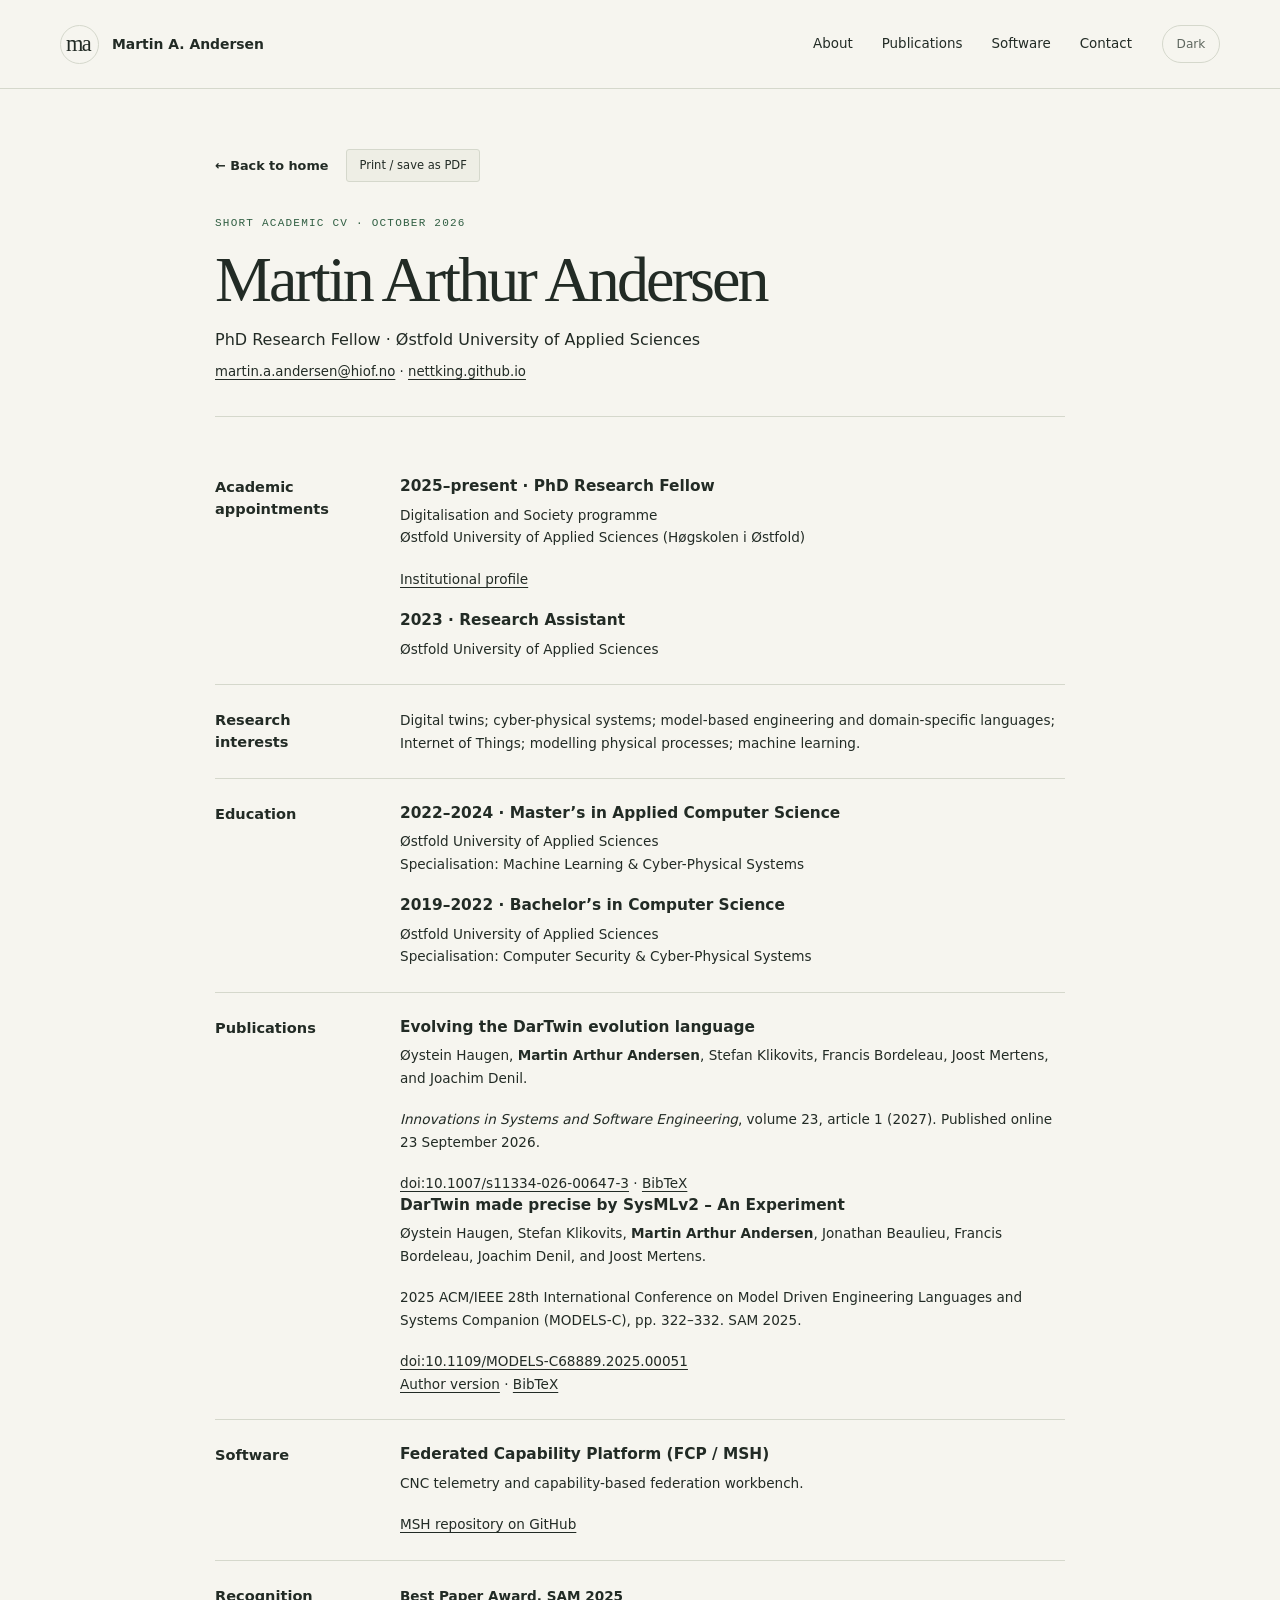
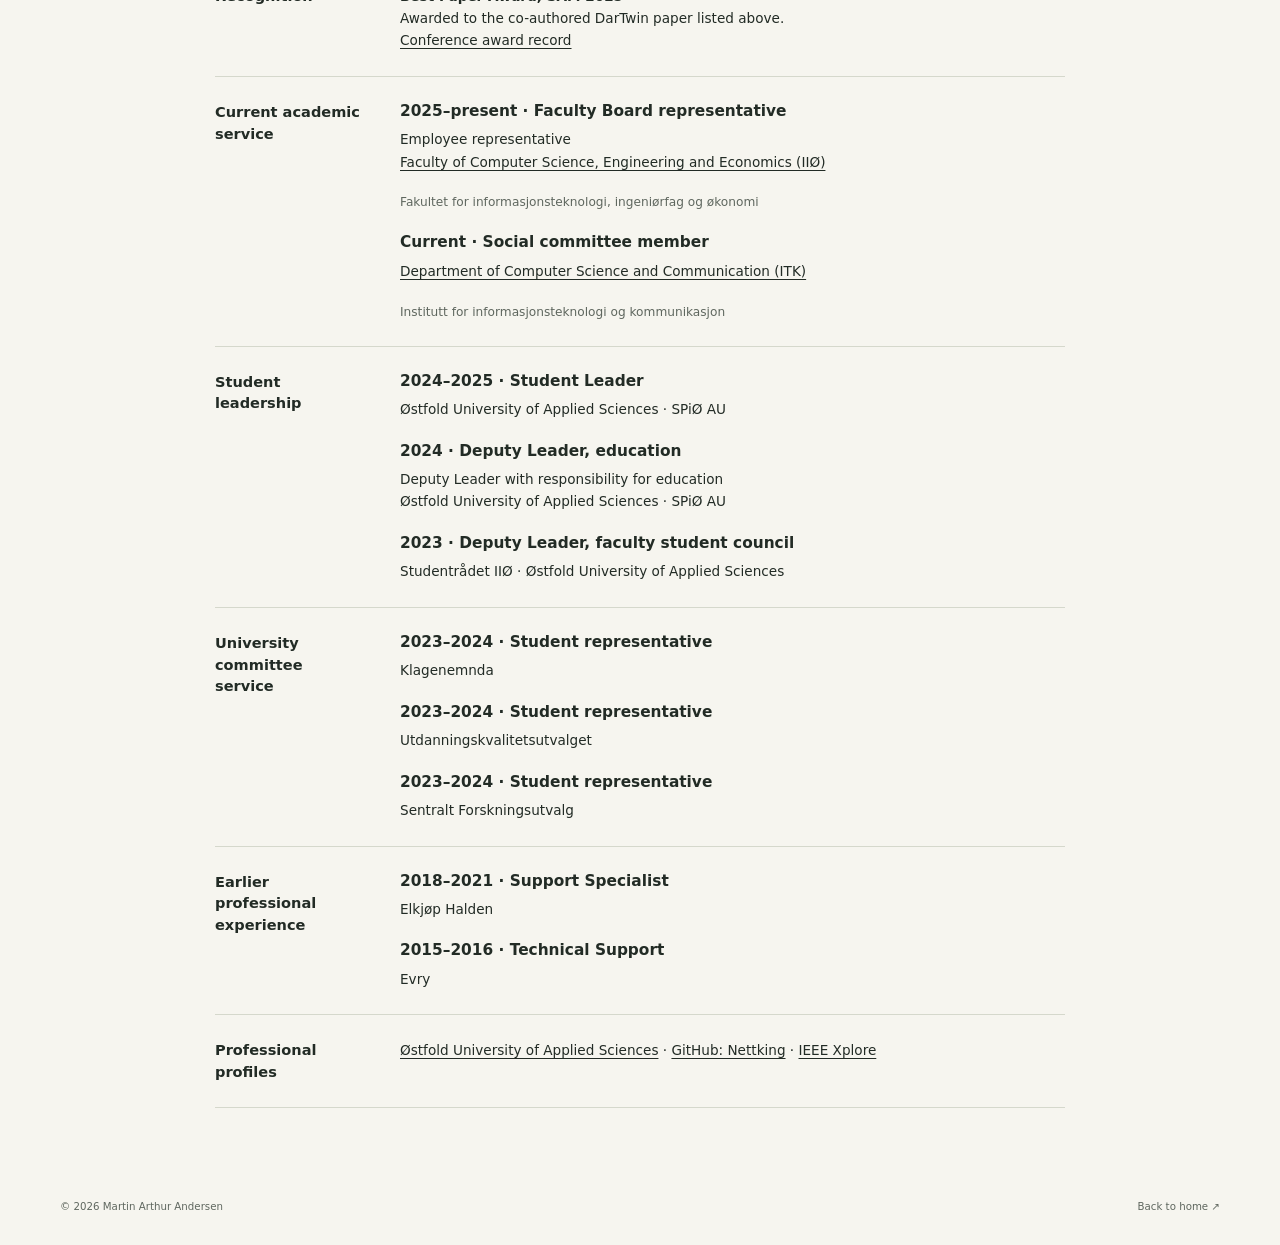
==== commit 23dccb14: "Add published DarTwin journal article and MSH software link" ====
--- a/cv.html
+++ b/cv.html
@@ -14,10 +14,10 @@
 </head>
 <body>
   <a class="skip-link" href="#main">Skip to content</a>
-  <header class="site-header"><div class="container header-inner"><a class="wordmark" href="./" aria-label="Martin Arthur Andersen, home"><span class="monogram" aria-hidden="true">ma</span><span>Martin A. Andersen</span></a><nav aria-label="Main navigation"><a href="./#about">About</a><a href="./#publications">Publications</a><a href="./#contact">Contact</a></nav><button class="theme-toggle" type="button" aria-label="Dark theme" aria-pressed="false" hidden>Dark</button></div></header>
+  <header class="site-header"><div class="container header-inner"><a class="wordmark" href="./" aria-label="Martin Arthur Andersen, home"><span class="monogram" aria-hidden="true">ma</span><span>Martin A. Andersen</span></a><nav aria-label="Main navigation"><a href="./#about">About</a><a href="./#publications">Publications</a><a href="./#software">Software</a><a href="./#contact">Contact</a></nav><button class="theme-toggle" type="button" aria-label="Dark theme" aria-pressed="false" hidden>Dark</button></div></header>
   <main class="container cv-main" id="main">
     <div class="cv-tools"><a class="text-link" href="./">← Back to home</a><button class="copy-button" type="button" data-print hidden>Print / save as PDF</button></div>
-    <div class="cv-header"><p class="eyebrow">Short academic CV · September 2026</p><h1>Martin Arthur Andersen</h1><p>PhD Research Fellow · Østfold University of Applied Sciences</p><p class="contact-line"><a href="mailto:martin.a.andersen@hiof.no">martin.a.andersen@hiof.no</a> · <a href="https://nettking.github.io/">nettking.github.io</a></p></div>
+    <div class="cv-header"><p class="eyebrow">Short academic CV · October 2026</p><h1>Martin Arthur Andersen</h1><p>PhD Research Fellow · Østfold University of Applied Sciences</p><p class="contact-line"><a href="mailto:martin.a.andersen@hiof.no">martin.a.andersen@hiof.no</a> · <a href="https://nettking.github.io/">nettking.github.io</a></p></div>
     <section class="cv-section" aria-labelledby="position-title">
       <h2 id="position-title">Academic appointments</h2>
       <div>
@@ -33,7 +33,8 @@
         <div class="cv-item"><h3>2019–2022 · Bachelor’s in Computer Science</h3><p>Østfold University of Applied Sciences<br>Specialisation: Computer Security &amp; Cyber-Physical Systems</p></div>
       </div>
     </section>
-    <section class="cv-section" aria-labelledby="publication-title"><h2 id="publication-title">Publication</h2><article data-publication-id="haugen2025dartwin"><h3>DarTwin made precise by SysMLv2 – An Experiment</h3><p>Øystein Haugen, Stefan Klikovits, <strong>Martin Arthur Andersen</strong>, Jonathan Beaulieu, Francis Bordeleau, Joachim Denil, and Joost Mertens.</p><p>2025 ACM/IEEE 28th International Conference on Model Driven Engineering Languages and Systems Companion (MODELS-C), pp. 322–332. SAM 2025.</p><p><a href="https://doi.org/10.1109/MODELS-C68889.2025.00051">doi:10.1109/MODELS-C68889.2025.00051</a><br><a href="https://arxiv.org/abs/2510.12478">Author version</a> · <a href="assets/publications.bib" download>BibTeX</a></p></article></section>
+    <section class="cv-section" aria-labelledby="publication-title"><h2 id="publication-title">Publications</h2><div><article data-publication-id="haugen2027dartwinlanguage"><h3>Evolving the DarTwin evolution language</h3><p>Øystein Haugen, <strong>Martin Arthur Andersen</strong>, Stefan Klikovits, Francis Bordeleau, Joost Mertens, and Joachim Denil.</p><p><em>Innovations in Systems and Software Engineering</em>, volume 23, article 1 (2027). Published online 23 September 2026.</p><p><a href="https://doi.org/10.1007/s11334-026-00647-3">doi:10.1007/s11334-026-00647-3</a> · <a href="assets/publications.bib" download>BibTeX</a></p></article><article data-publication-id="haugen2025dartwin"><h3>DarTwin made precise by SysMLv2 – An Experiment</h3><p>Øystein Haugen, Stefan Klikovits, <strong>Martin Arthur Andersen</strong>, Jonathan Beaulieu, Francis Bordeleau, Joachim Denil, and Joost Mertens.</p><p>2025 ACM/IEEE 28th International Conference on Model Driven Engineering Languages and Systems Companion (MODELS-C), pp. 322–332. SAM 2025.</p><p><a href="https://doi.org/10.1109/MODELS-C68889.2025.00051">doi:10.1109/MODELS-C68889.2025.00051</a><br><a href="https://arxiv.org/abs/2510.12478">Author version</a> · <a href="assets/publications.bib" download>BibTeX</a></p></article></div></section>
+    <section class="cv-section" aria-labelledby="software-title"><h2 id="software-title">Software</h2><div class="cv-item"><h3>Federated Capability Platform (FCP / MSH)</h3><p>CNC telemetry and capability-based federation workbench.</p><p><a href="https://github.com/Nettking/msh">MSH repository on GitHub</a></p></div></section>
     <section class="cv-section" aria-labelledby="recognition-title"><h2 id="recognition-title">Recognition</h2><p><strong>Best Paper Award, SAM 2025</strong><br>Awarded to the co-authored DarTwin paper listed above.<br><a href="https://sdl-forum.org/Events/SAM2025/papers.php">Conference award record</a></p></section>
     <section class="cv-section" aria-labelledby="service-title">
       <h2 id="service-title">Current academic service</h2>
--- a/assets/style.css
+++ b/assets/style.css
@@ -8,3 +8,7 @@
 @media(max-width:370px){.container{width:calc(100% - 32px)}.wordmark>span:last-child{font-size:.73rem}.hero-copy h1{font-size:3.05rem}.affiliation-strip>div{font-size:.68rem}.publication{padding:19px}.contact-section{padding:23px}.contact-email{font-size:.87rem}}
 @media(prefers-reduced-motion:reduce){html{scroll-behavior:auto}}
 @media print{html{scroll-padding-top:0}body{background:white!important;color:#111!important;font-size:11pt}.site-header,.site-footer,.skip-link,.cv-tools,.hero-art,.theme-toggle,.copy-button{display:none!important}.container{width:100%;max-width:none}.cv-main{padding:0}.cv-header{padding-bottom:14pt;margin-bottom:10pt}.cv-header h1{font-size:28pt}.cv-section{padding-block:13pt;gap:20pt;grid-template-columns:110pt 1fr;break-inside:avoid}.cv-section h2{color:#111!important}.cv-section p{font-size:10pt}.cv-section a{color:#111!important}.cv-header .eyebrow,.muted,.micro-label{color:#444!important}.cv-header p{font-size:10pt}.contact-section,.publication-section{background:white;color:#111}.contact-section p:not(.eyebrow),.contact-section .eyebrow{color:#111}.hero,.section{padding-block:20pt}.contact-section{break-inside:avoid}@page{margin:16mm}}
+
+/* Multiple reviewed publications and compact responsive navigation. */
+.publication+.publication{margin-top:22px}
+@media(max-width:760px){nav{flex-wrap:wrap;justify-content:flex-start;column-gap:14px;row-gap:6px}}
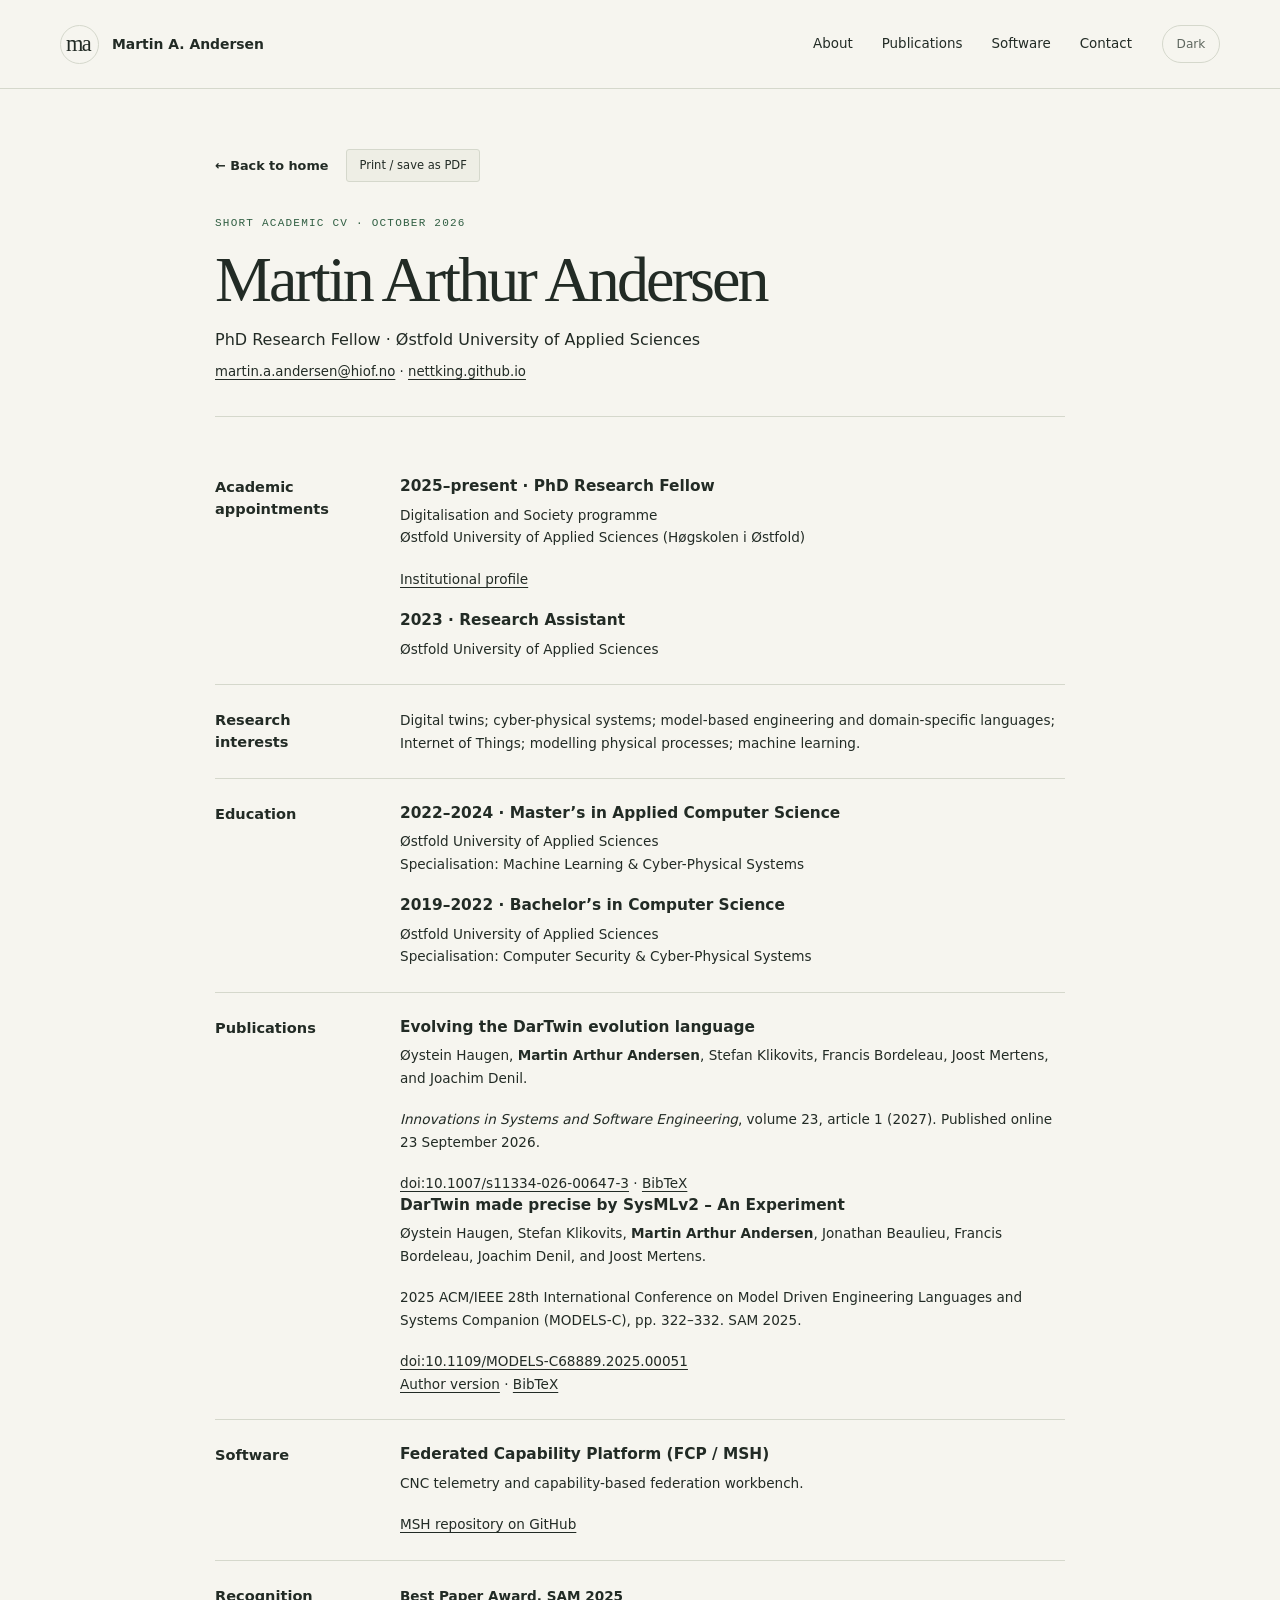
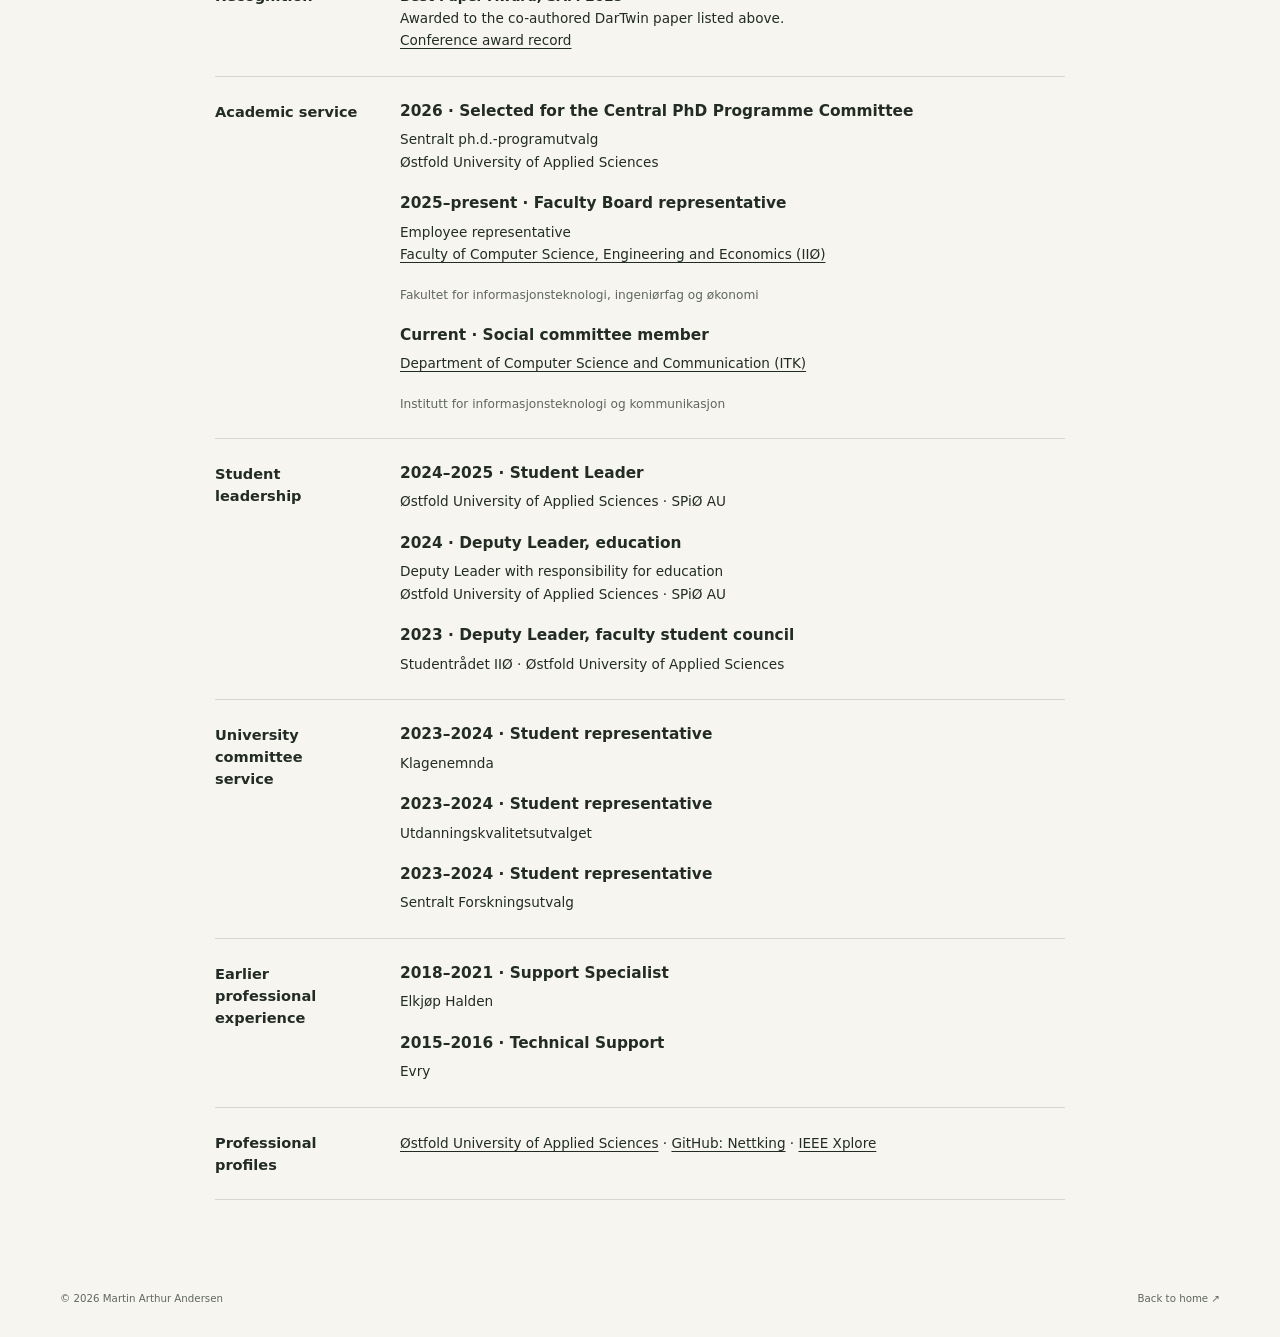
==== commit a2865d59: "Add Central PhD Programme Committee selection to academic service" ====
--- a/cv.html
+++ b/cv.html
@@ -37,8 +37,9 @@
     <section class="cv-section" aria-labelledby="software-title"><h2 id="software-title">Software</h2><div class="cv-item"><h3>Federated Capability Platform (FCP / MSH)</h3><p>CNC telemetry and capability-based federation workbench.</p><p><a href="https://github.com/Nettking/msh">MSH repository on GitHub</a></p></div></section>
     <section class="cv-section" aria-labelledby="recognition-title"><h2 id="recognition-title">Recognition</h2><p><strong>Best Paper Award, SAM 2025</strong><br>Awarded to the co-authored DarTwin paper listed above.<br><a href="https://sdl-forum.org/Events/SAM2025/papers.php">Conference award record</a></p></section>
     <section class="cv-section" aria-labelledby="service-title">
-      <h2 id="service-title">Current academic service</h2>
+      <h2 id="service-title">Academic service</h2>
       <div>
+        <div class="cv-item" data-service-id="phd-programme-committee"><h3>2026 · Selected for the Central PhD Programme Committee</h3><p><span lang="nb">Sentralt ph.d.-programutvalg</span><br>Østfold University of Applied Sciences</p></div>
         <div class="cv-item" data-service-id="faculty-board"><h3>2025–present · Faculty Board representative</h3><p>Employee representative<br><a href="https://www.hiof.no/iio/english/">Faculty of Computer Science, Engineering and Economics (IIØ)</a></p><p class="muted" lang="nb">Fakultet for informasjonsteknologi, ingeniørfag og økonomi</p></div>
         <div class="cv-item" data-service-id="social-committee"><h3>Current · Social committee member</h3><p><a href="https://www.hiof.no/iio/itk/english/">Department of Computer Science and Communication (ITK)</a></p><p class="muted" lang="nb">Institutt for informasjonsteknologi og kommunikasjon</p></div>
       </div>
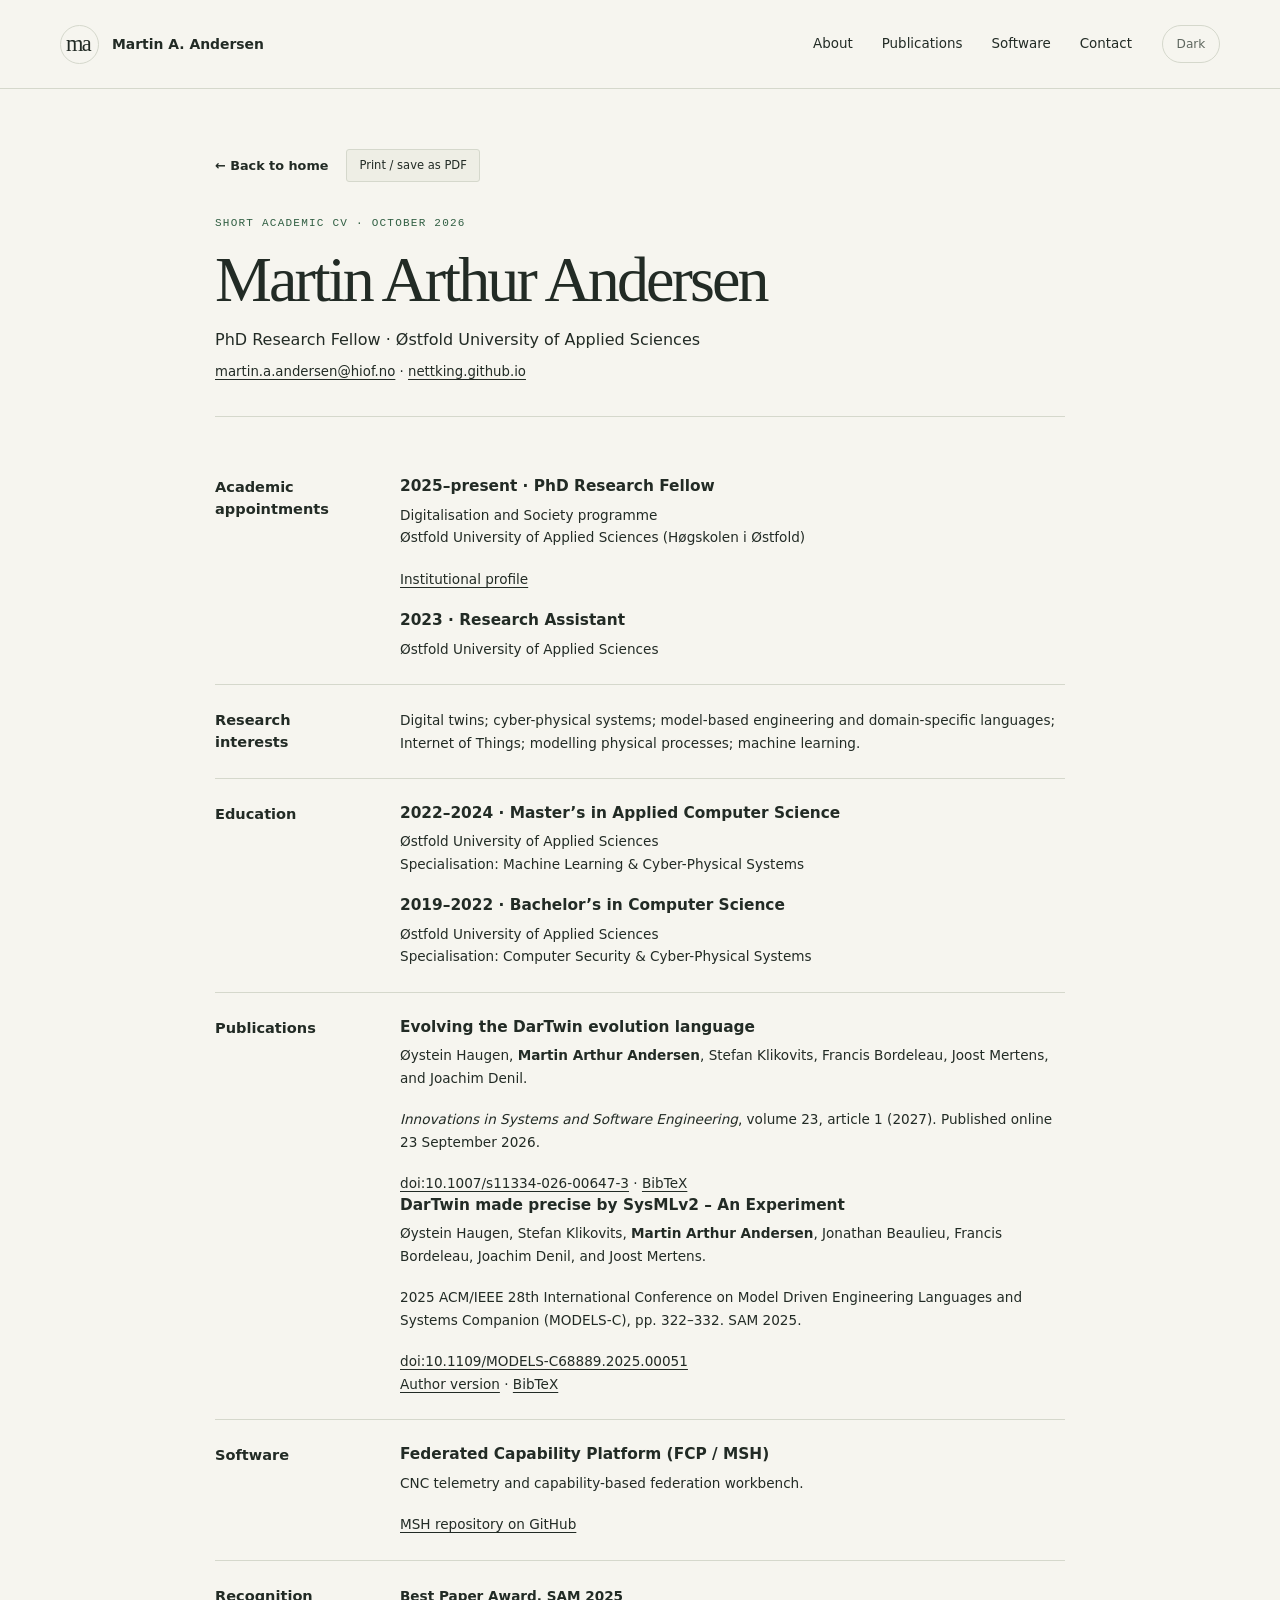
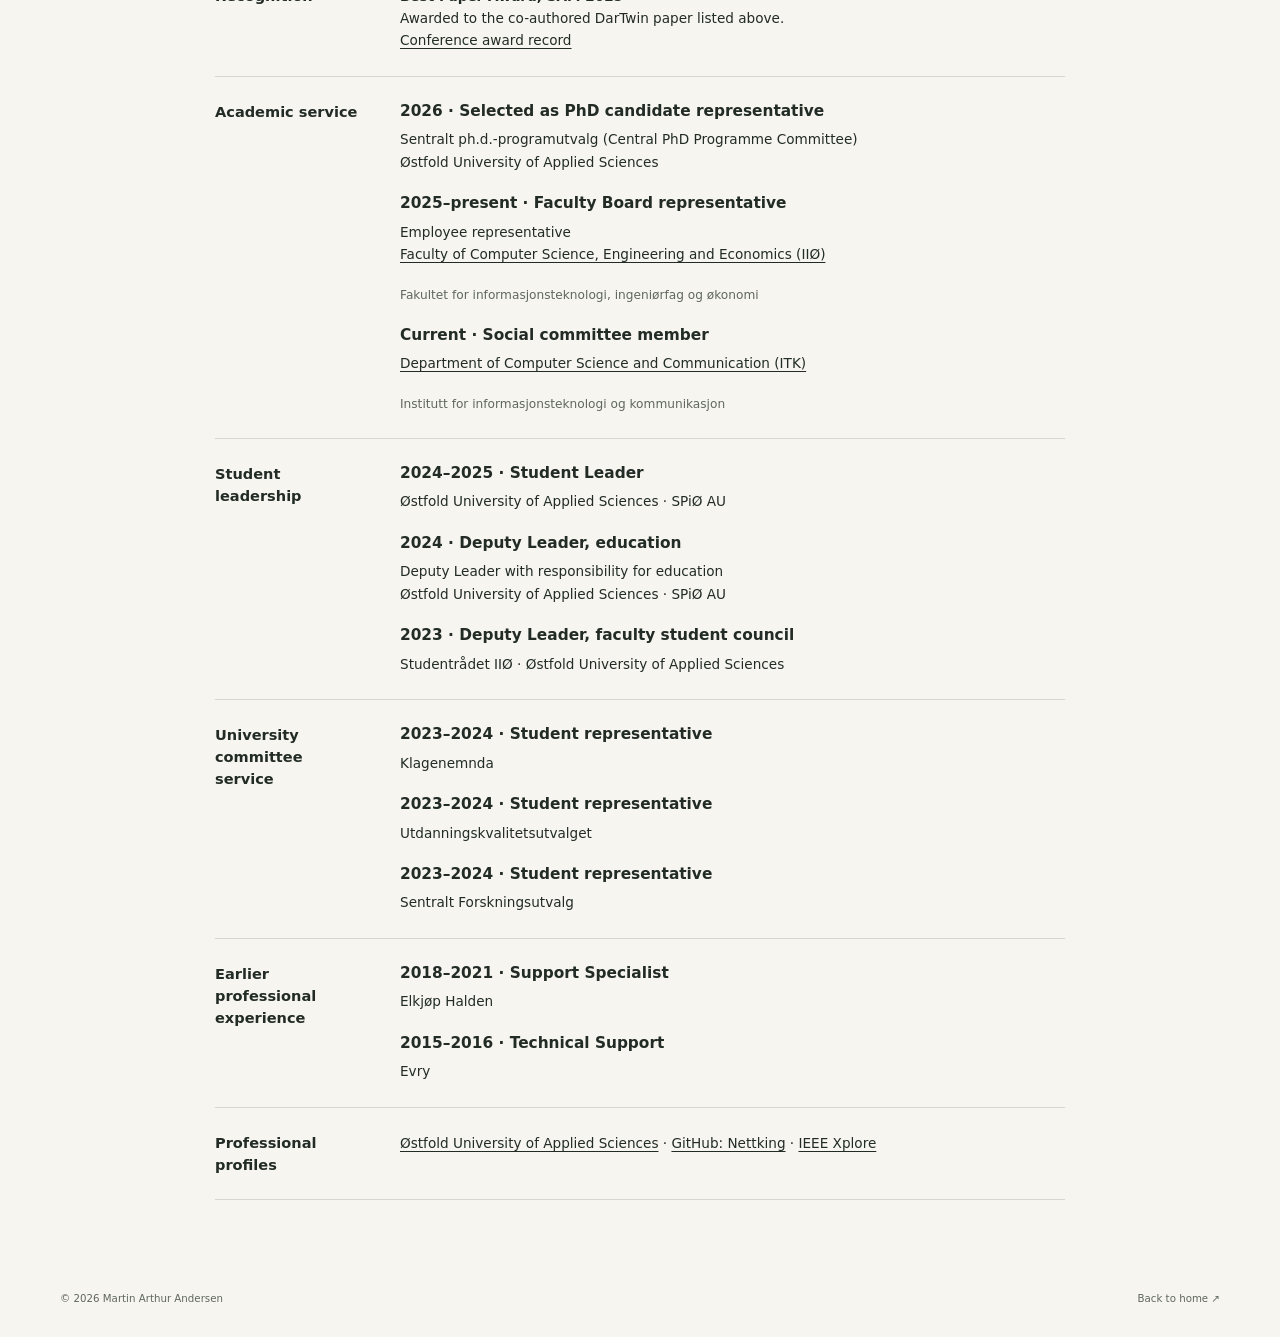
==== commit 411c3b56: "Clarify PhD candidate representative role on central programme committee" ====
--- a/cv.html
+++ b/cv.html
@@ -39,7 +39,7 @@
     <section class="cv-section" aria-labelledby="service-title">
       <h2 id="service-title">Academic service</h2>
       <div>
-        <div class="cv-item" data-service-id="phd-programme-committee"><h3>2026 · Selected for the Central PhD Programme Committee</h3><p><span lang="nb">Sentralt ph.d.-programutvalg</span><br>Østfold University of Applied Sciences</p></div>
+        <div class="cv-item" data-service-id="phd-programme-committee"><h3>2026 · Selected as PhD candidate representative</h3><p><span lang="nb">Sentralt ph.d.-programutvalg</span> (Central PhD Programme Committee)<br>Østfold University of Applied Sciences</p></div>
         <div class="cv-item" data-service-id="faculty-board"><h3>2025–present · Faculty Board representative</h3><p>Employee representative<br><a href="https://www.hiof.no/iio/english/">Faculty of Computer Science, Engineering and Economics (IIØ)</a></p><p class="muted" lang="nb">Fakultet for informasjonsteknologi, ingeniørfag og økonomi</p></div>
         <div class="cv-item" data-service-id="social-committee"><h3>Current · Social committee member</h3><p><a href="https://www.hiof.no/iio/itk/english/">Department of Computer Science and Communication (ITK)</a></p><p class="muted" lang="nb">Institutt for informasjonsteknologi og kommunikasjon</p></div>
       </div>
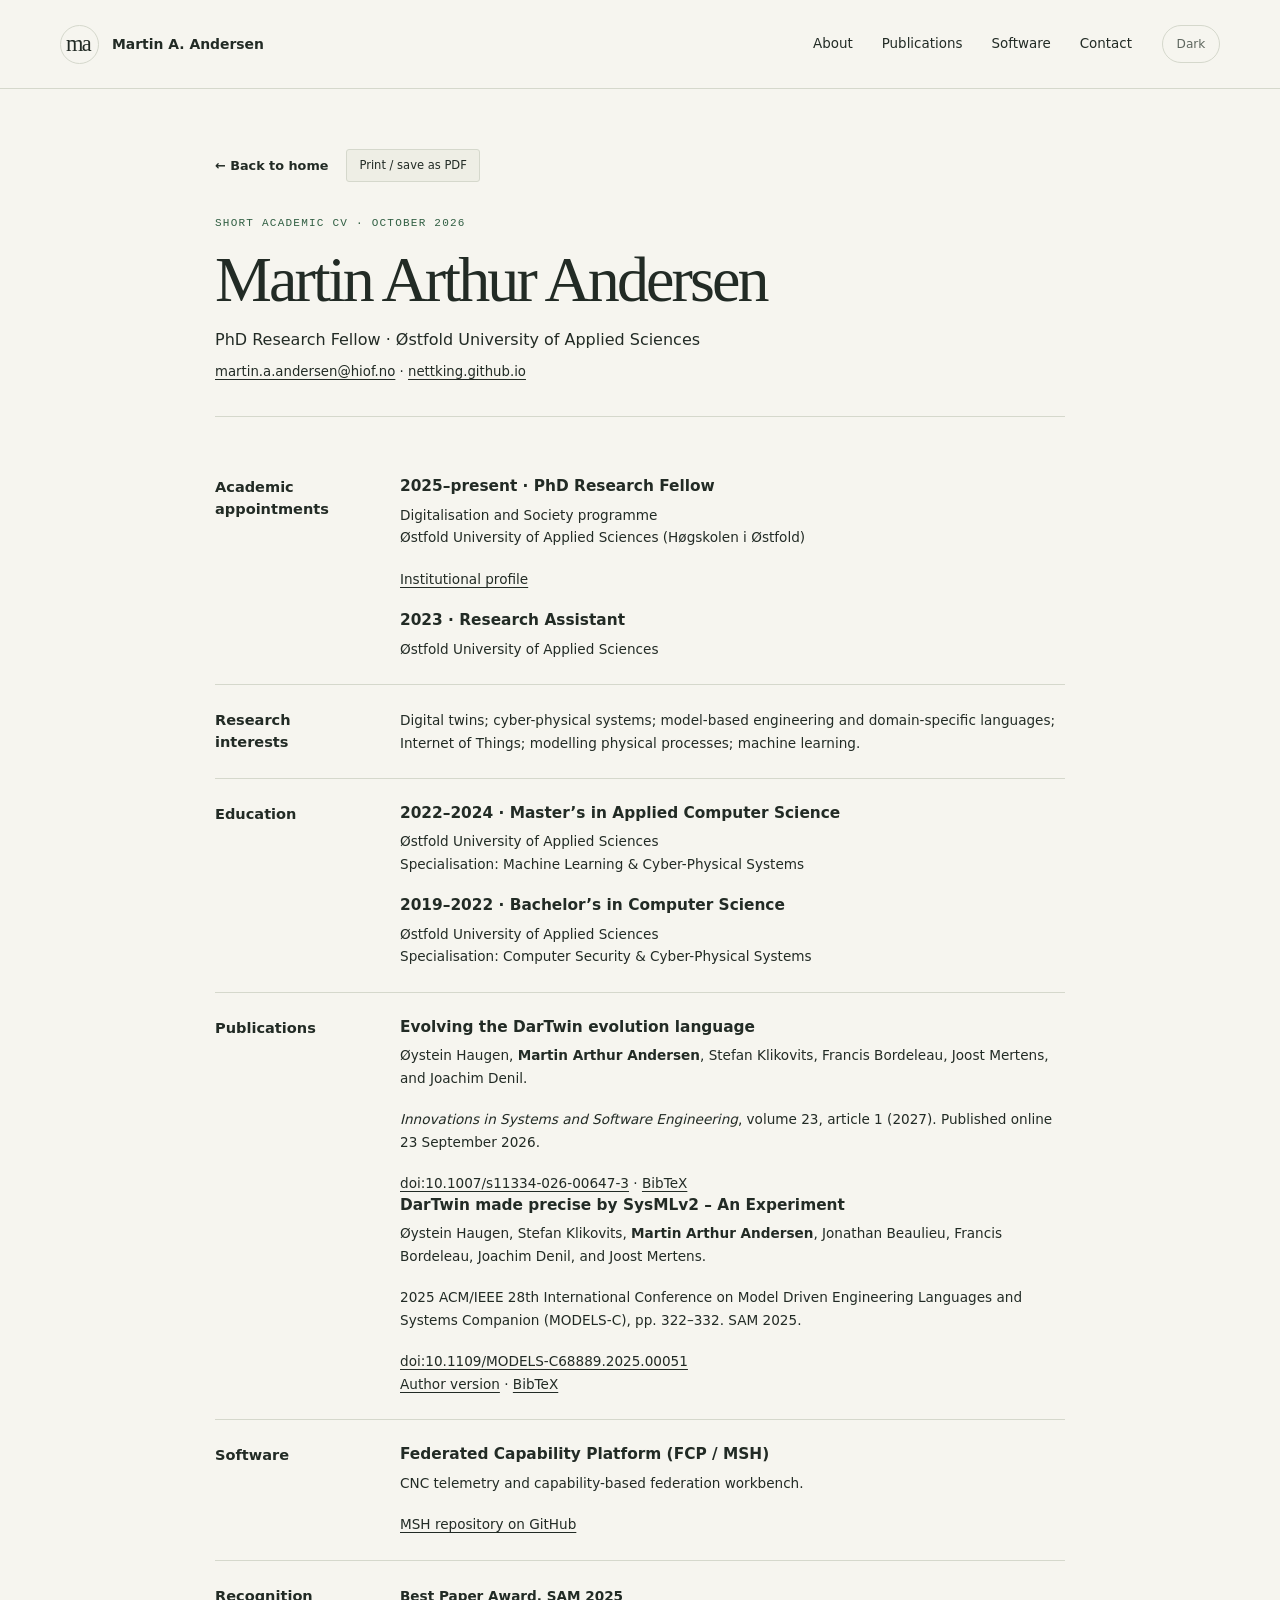
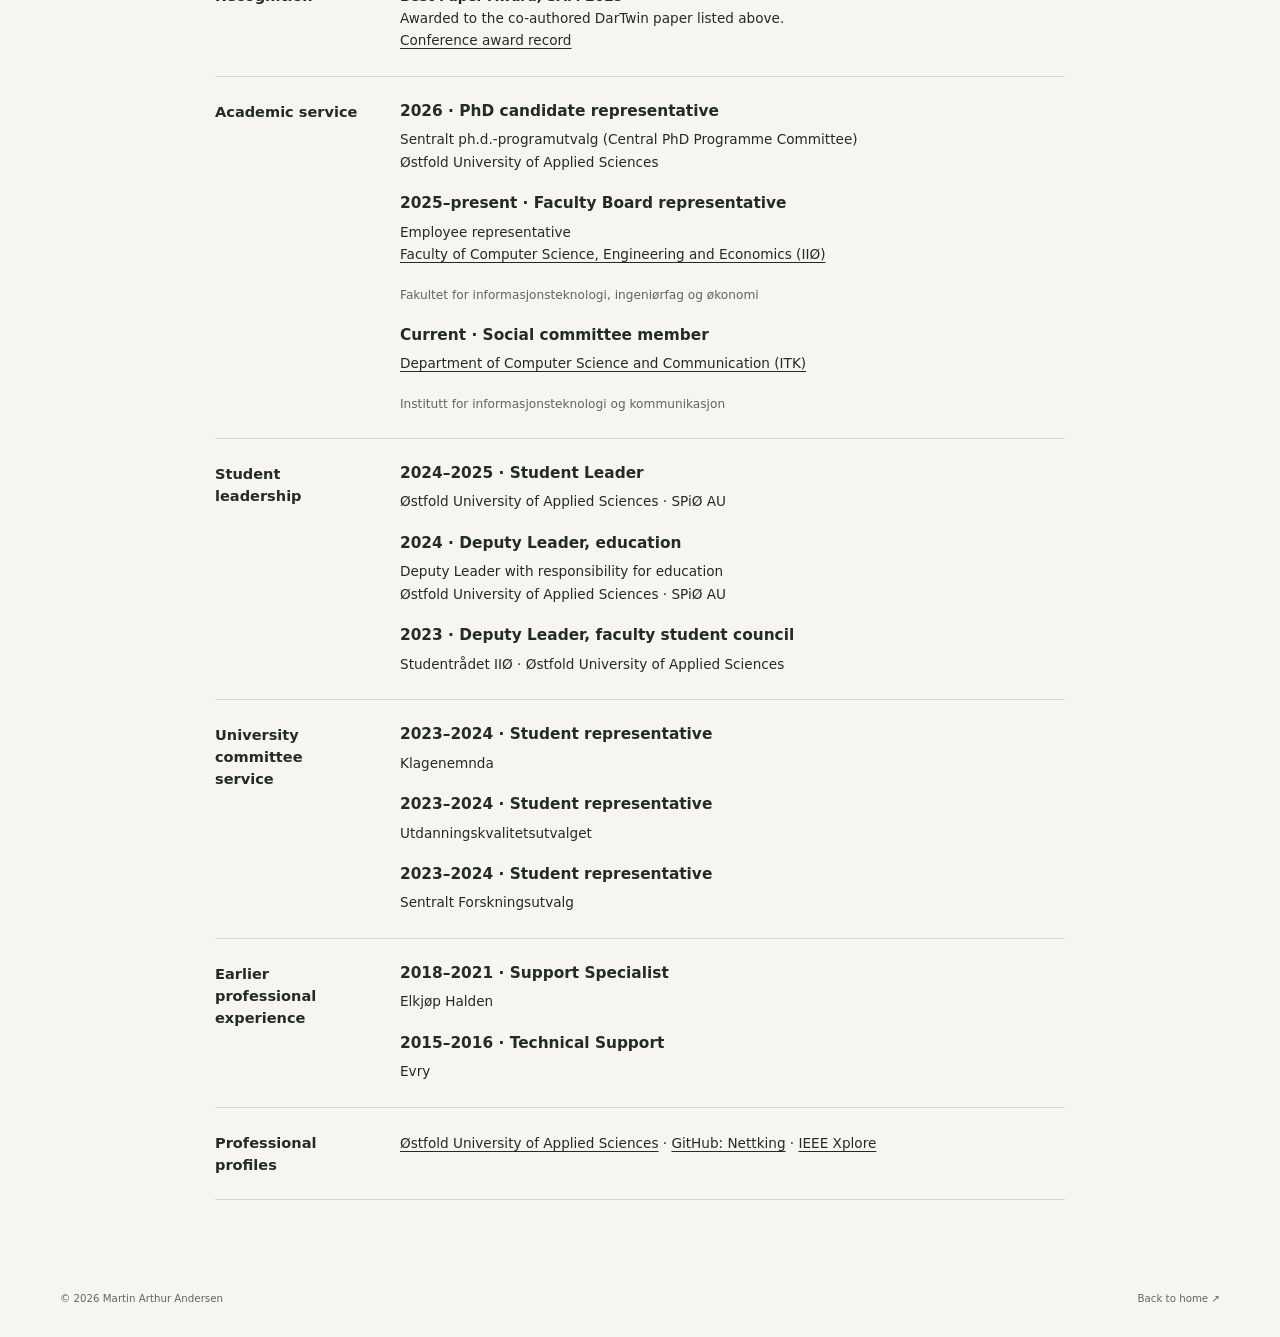
==== commit 53ab9d0d: "Simplify PhD candidate representative wording" ====
--- a/cv.html
+++ b/cv.html
@@ -39,7 +39,7 @@
     <section class="cv-section" aria-labelledby="service-title">
       <h2 id="service-title">Academic service</h2>
       <div>
-        <div class="cv-item" data-service-id="phd-programme-committee"><h3>2026 · Selected as PhD candidate representative</h3><p><span lang="nb">Sentralt ph.d.-programutvalg</span> (Central PhD Programme Committee)<br>Østfold University of Applied Sciences</p></div>
+        <div class="cv-item" data-service-id="phd-programme-committee"><h3>2026 · PhD candidate representative</h3><p><span lang="nb">Sentralt ph.d.-programutvalg</span> (Central PhD Programme Committee)<br>Østfold University of Applied Sciences</p></div>
         <div class="cv-item" data-service-id="faculty-board"><h3>2025–present · Faculty Board representative</h3><p>Employee representative<br><a href="https://www.hiof.no/iio/english/">Faculty of Computer Science, Engineering and Economics (IIØ)</a></p><p class="muted" lang="nb">Fakultet for informasjonsteknologi, ingeniørfag og økonomi</p></div>
         <div class="cv-item" data-service-id="social-committee"><h3>Current · Social committee member</h3><p><a href="https://www.hiof.no/iio/itk/english/">Department of Computer Science and Communication (ITK)</a></p><p class="muted" lang="nb">Institutt for informasjonsteknologi og kommunikasjon</p></div>
       </div>
